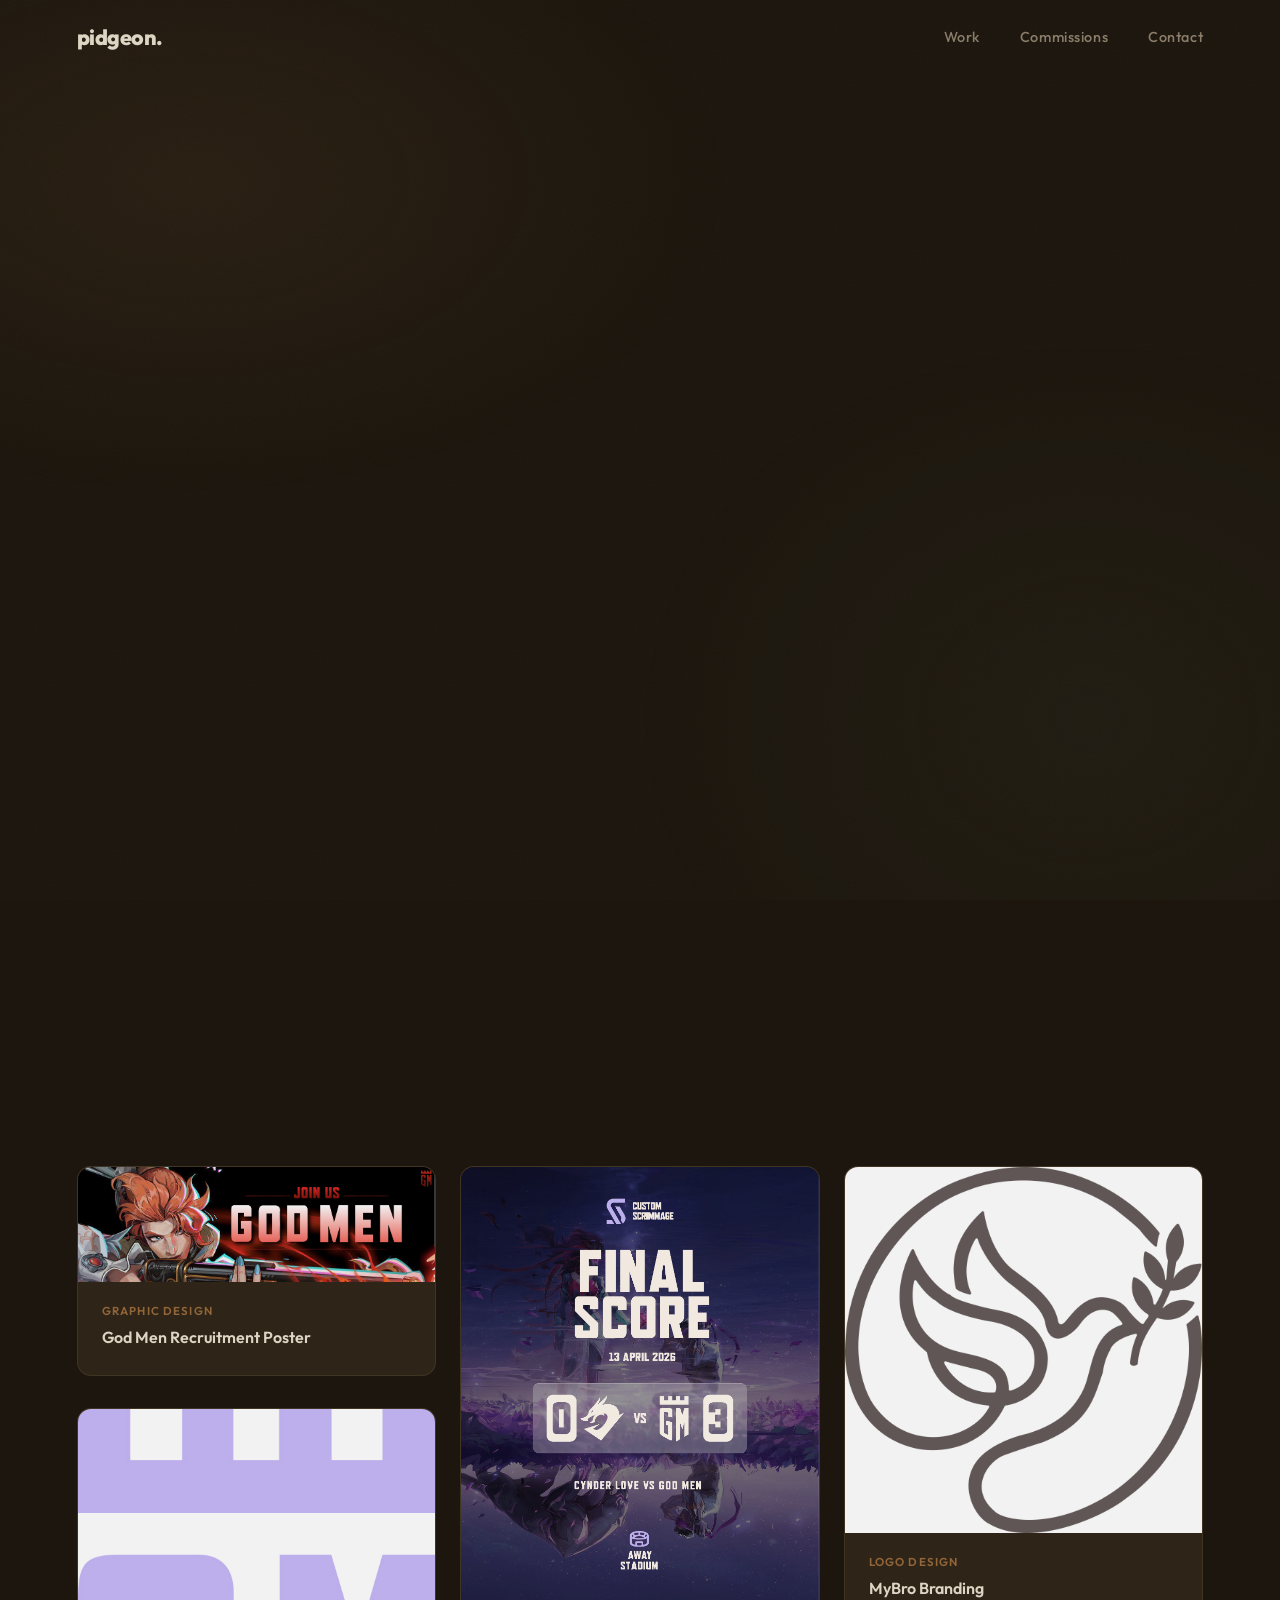
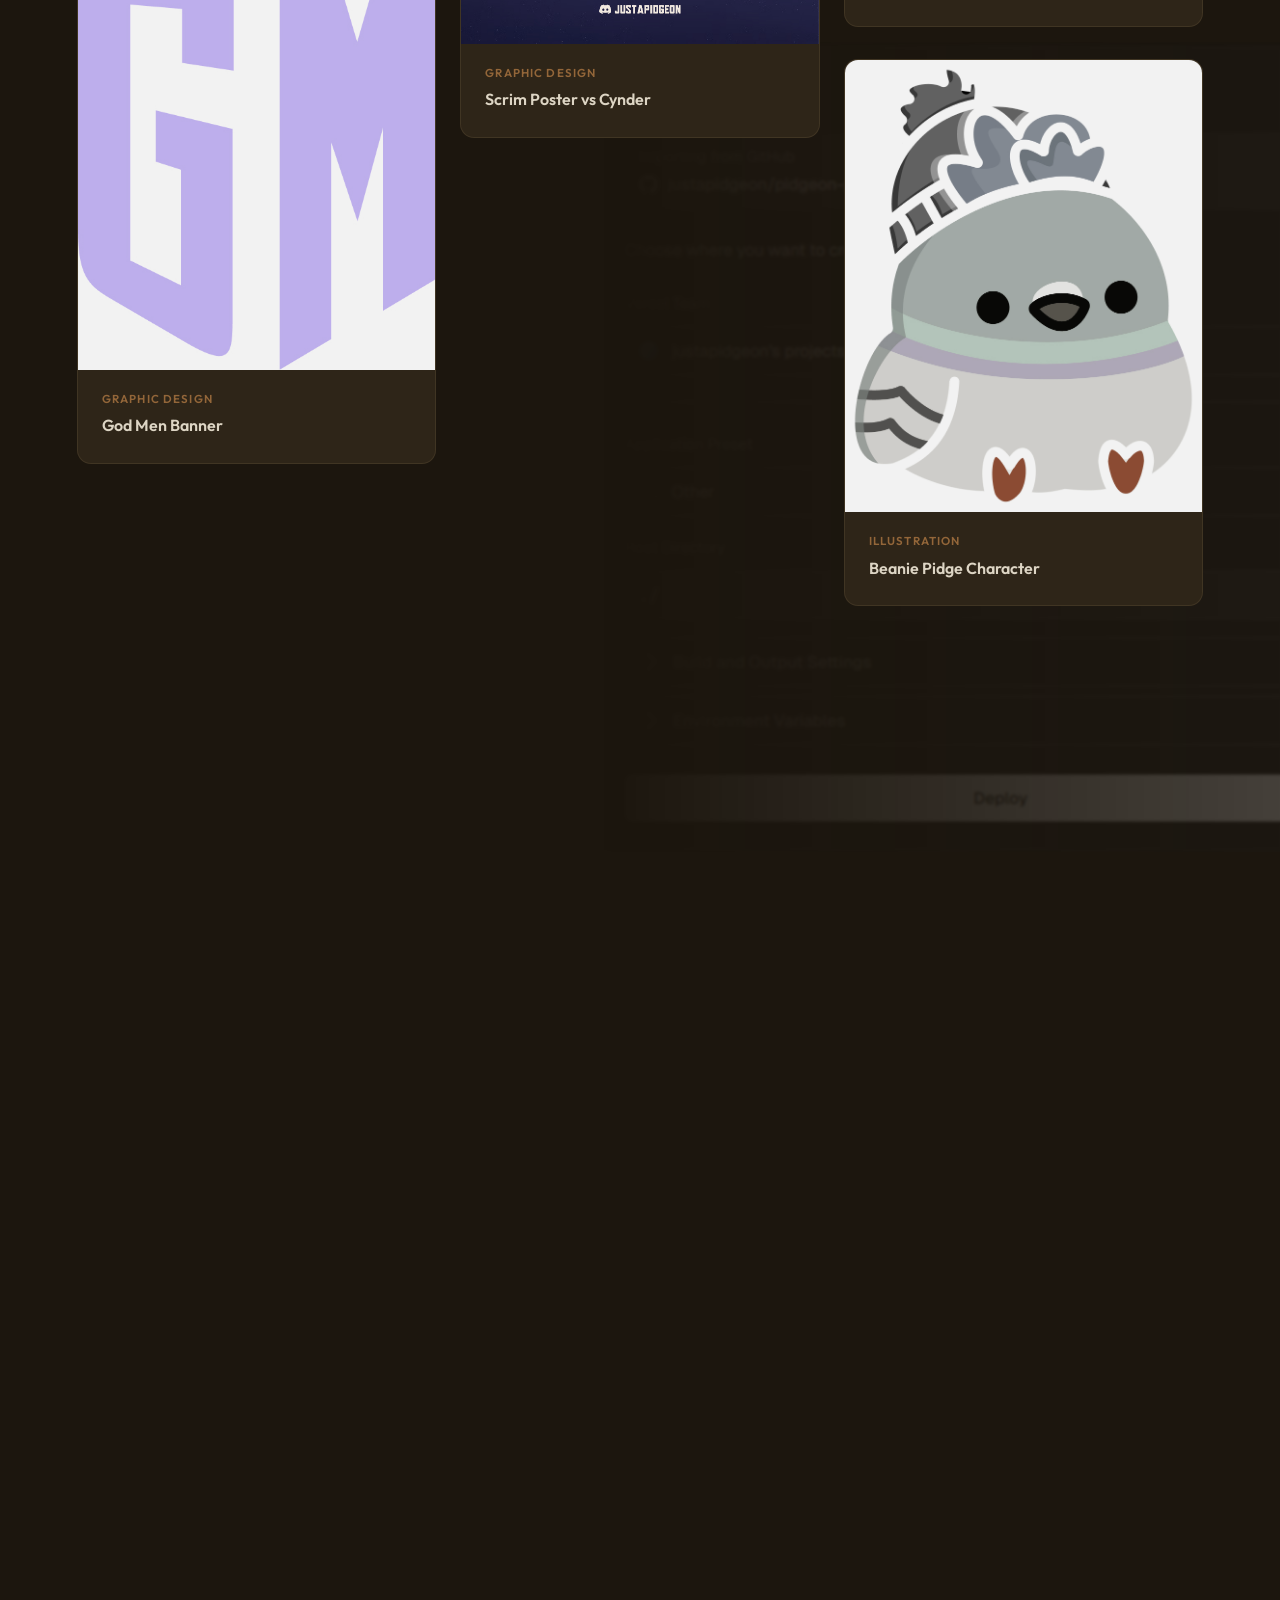
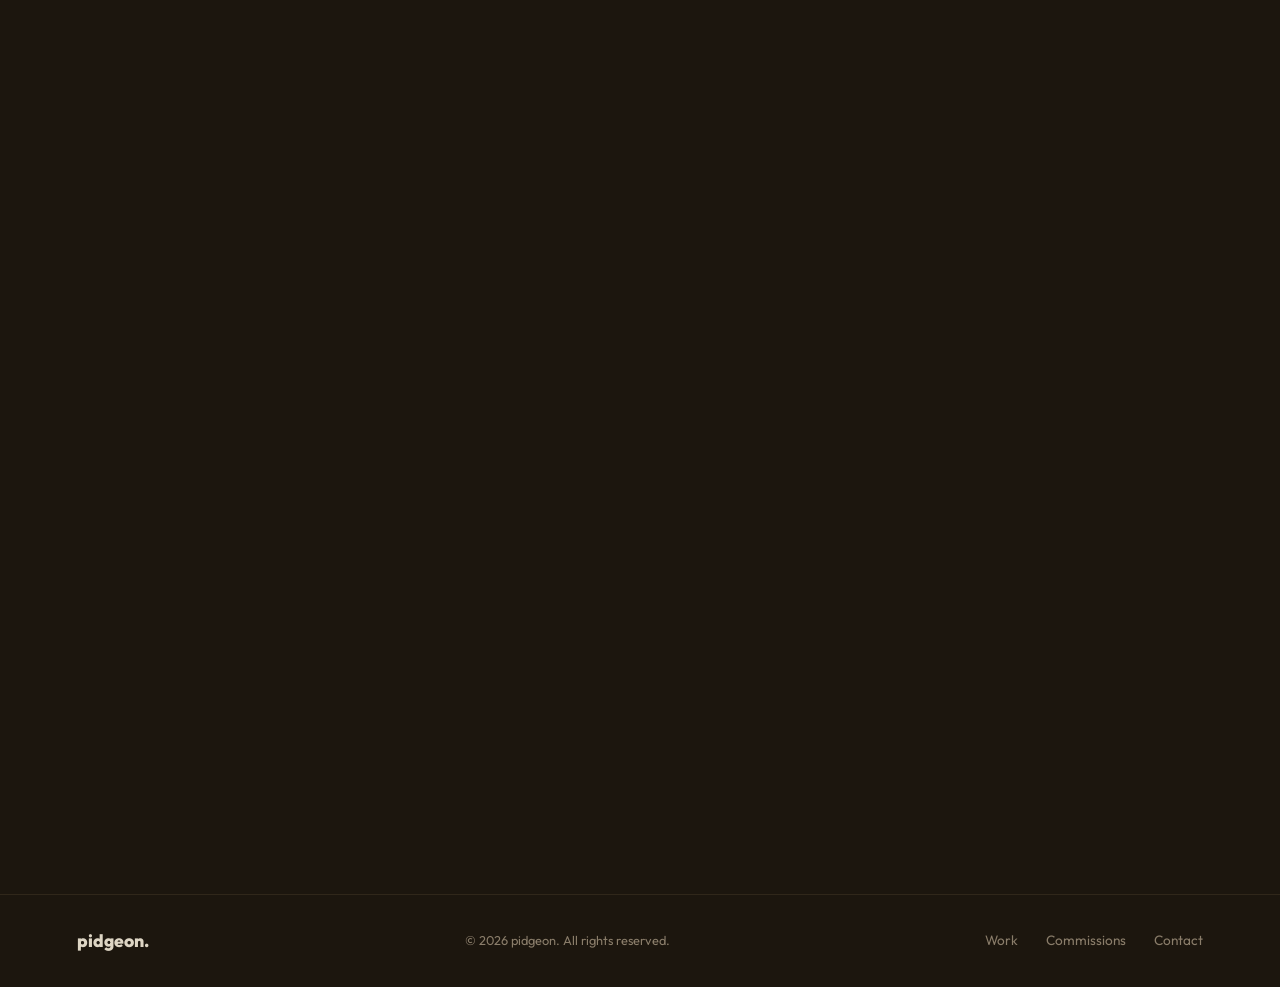
==== index.html @ 705e78e6 "Update: Added new project to portfolio and fixed CSS" ====
<!DOCTYPE html>
<html lang="en">
<head>
    <meta charset="UTF-8">
    <meta name="viewport" content="width=device-width, initial-scale=1.0">
    <title>pidgeon — Visual Designer</title>
    <meta name="description" content="Freelance Visual, Graphic and UI Designer — open for commissions. Let's build something together.">
    <link href="https://fonts.googleapis.com/css2?family=Outfit:wght@300;400;500;600;800&display=swap" rel="stylesheet">
    <link rel="stylesheet" href="style.css">
</head>
<body>

    <div class="noise"></div>
    <div class="bg-grain"></div>

    <!-- NAVBAR -->
    <nav class="navbar" id="navbar">
        <a href="#hero" class="logo">pidgeon.</a>
        <ul class="nav-links">
            <li><a href="#work">Work</a></li>
            <li><a href="#commission">Commissions</a></li>
            <li><a href="#contact">Contact</a></li>
        </ul>
        <button class="menu-toggle" id="menuToggle" aria-label="Toggle menu">
            <span></span><span></span><span></span>
        </button>
    </nav>
    <div class="mobile-menu" id="mobileMenu">
        <a href="#work" class="mobile-link">Work</a>
        <a href="#commission" class="mobile-link">Commissions</a>
        <a href="#contact" class="mobile-link">Contact</a>
    </div>

    <main>
        <!-- HERO -->
        <section id="hero" class="hero">
            <div class="hero-inner container fade-in">
            <span class="hero-pre">Freelance Visual / Graphic / UI Designer</span>
            <h1 class="hero-title">Design that <span class="italic">speaks for itself.</span></h1>
            <p class="hero-sub">I create identities, interfaces, and visuals that are built to be remembered.</p>
            <div class="hero-btns">
                <a href="#work" class="btn btn-primary">View My Work</a>
                <a href="#contact" class="btn btn-secondary">Start a Project</a>
            </div>
        </div>
        <img src="assets/hero-pidgeon.png" class="hero-bg-pidgeon" alt="" aria-hidden="true">
    </section>

        <!-- WORK GALLERY -->
        <section id="work" class="work">
            <div class="section-header fade-in">
                <h2 class="section-title">Selected Work</h2>
                <p class="section-sub">A curated selection of recent projects</p>
            </div>
            <!-- Default seeded items — admin-added items from localStorage are appended by JS -->
            <div class="gallery" id="gallery">
                <!-- Items will be injected here via JS (localStorage or future data) -->
            </div>
        </section>

        <!-- COMMISSIONS -->
        <section id="commission" class="commission">
            <div class="section-header fade-in">
                <h2 class="section-title">Commissions</h2>
                <p class="section-sub">Currently open — reach out to discuss your project</p>
            </div>
            <div class="tiers fade-in">
                <div class="tier">
                    <div class="tier-top">
                        <h3>Starter</h3>
                        <p>Logo or icon design with two revision rounds.</p>
                    </div>
                    <div class="tier-bottom">
                        <span class="price">from $25</span>
                        <a href="#contact" class="btn btn-outline btn-sm">Inquire</a>
                    </div>
                </div>
                <div class="tier tier-featured">
                    <div class="tier-badge">Most Popular</div>
                    <div class="tier-top">
                        <h3>Standard</h3>
                        <p>Full brand identity — logo, color palette, and typography system.</p>
                    </div>
                    <div class="tier-bottom">
                        <span class="price">from $75</span>
                        <a href="#contact" class="btn btn-primary btn-sm">Inquire</a>
                    </div>
                </div>
                <div class="tier">
                    <div class="tier-top">
                        <h3>Custom</h3>
                        <p>UI design, illustration sets, or any complex project. Fully scoped together.</p>
                    </div>
                    <div class="tier-bottom">
                        <span class="price">Let's talk</span>
                        <a href="#contact" class="btn btn-outline btn-sm">Inquire</a>
                    </div>
                </div>
            </div>
            <div class="venmo-block fade-in">
                <p class="venmo-label">Payments accepted via Venmo</p>
                <a href="https://venmo.com/u/justapidgeon" target="_blank" rel="noopener noreferrer" id="venmo-btn" class="btn btn-venmo">Pay via Venmo &mdash; @justapidgeon</a>
            </div>
        </section>

        <!-- CONTACT -->
        <section id="contact" class="contact">
            <div class="section-header fade-in">
                <h2 class="section-title">Get in Touch</h2>
                <p class="section-sub">Have a project in mind or a question? Reach out through any of the channels below.</p>
            </div>
            <div class="contact-grid fade-in">
                <a href="mailto:josiahflores343@gmail.com" class="contact-card">
                    <span class="contact-label">Email</span>
                    <span class="contact-value">josiahflores343@gmail.com</span>
                </a>
                <a href="tel:+17044538076" class="contact-card">
                    <span class="contact-label">Phone</span>
                    <span class="contact-value">(704) 453-8076</span>
                </a>
                <a href="#" class="contact-card discord" id="discordCard">
                    <span class="contact-label">Discord</span>
                    <span class="contact-value">artsypige</span>
                </a>
            </div>
        </section>
    </main>

    <footer>
        <div class="footer-inner">
            <a href="#hero" class="footer-logo">pidgeon.</a>
            <p class="footer-copy">&copy; 2026 pidgeon. All rights reserved.</p>
            <nav class="footer-nav">
                <a href="#work">Work</a>
                <a href="#commission">Commissions</a>
                <a href="#contact">Contact</a>
            </nav>
        </div>
    </footer>

    <!-- LIGHTBOX -->
    <div class="lightbox" id="lightbox">
        <div class="lightbox-content">
            <img id="lightbox-img" src="" alt="Full size view">
            <span class="watermark">pidgeon.</span>
            <button class="lightbox-close" id="lightboxClose" aria-label="Close lightbox">&times;</button>
        </div>
    </div>

    <script src="app.js"></script>
</body>
</html>
---- style.css ----
:root {
    /* Warm Neutral Palette */
    --bg:          #1C160E;
    --bg-2:        #251D13;
    --surface:     #2E2518;
    --border:      rgba(166, 138, 100, 0.15);
    --border-hover:rgba(166, 138, 100, 0.35);
    --accent:      #936639;      /* warm amber-brown */
    --accent-light:#A68A64;      /* wheat */
    --text:        #DDD5C4;      /* warm off-white */
    --muted:       #8A7D6A;      /* warm gray */
    --faint:       #4A3F30;      /* subtle warm dark */
    --venmo:       #3D95CE;

    --radius-sm: 6px;
    --radius:    14px;
    --radius-lg: 22px;
}

*, *::before, *::after { margin:0; padding:0; box-sizing:border-box; }
html { scroll-behavior: smooth; }

body {
    font-family: 'Outfit', sans-serif;
    background-color: var(--bg);
    color: var(--text);
    overflow-x: hidden;
    line-height: 1.6;
}

/* Paper grain texture overlay */
.noise {
    pointer-events: none;
    position: fixed;
    inset: 0;
    z-index: 100;
    opacity: 0.025;
    background-image: url("data:image/svg+xml,%3Csvg viewBox='0 0 200 200' xmlns='http://www.w3.org/2000/svg'%3E%3Cfilter id='n'%3E%3CfeTurbulence type='fractalNoise' baseFrequency='0.9' numOctaves='4' stitchTiles='stitch'/%3E%3C/filter%3E%3Crect width='100%25' height='100%25' filter='url(%23n)'/%3E%3C/svg%3E");
    background-size: 200px;
}

.bg-grain {
    pointer-events: none;
    position: fixed;
    inset: 0;
    z-index: 0;
    background:
        radial-gradient(ellipse 60% 50% at 15% 20%, rgba(147, 102, 57, 0.12) 0%, transparent 70%),
        radial-gradient(ellipse 50% 60% at 85% 80%, rgba(65, 72, 51, 0.15) 0%, transparent 70%);
}

/* ---- NAVBAR ---- */
.navbar {
    position: fixed;
    top: 0; width: 100%;
    z-index: 999;
    display: flex;
    align-items: center;
    justify-content: space-between;
    padding: 1.25rem 6%;
    transition: background 0.3s, border-color 0.3s;
}
.navbar.scrolled {
    background: rgba(28, 22, 14, 0.88);
    backdrop-filter: blur(16px);
    -webkit-backdrop-filter: blur(16px);
    border-bottom: 1px solid var(--border);
}

.logo {
    font-size: 1.35rem;
    font-weight: 800;
    color: var(--text);
    text-decoration: none;
    letter-spacing: -0.5px;
    transition: color 0.2s;
}
.logo:hover { color: var(--accent-light); }

.nav-links {
    list-style: none;
    display: flex;
    gap: 2.5rem;
}
.nav-links a {
    color: var(--muted);
    text-decoration: none;
    font-size: 0.9rem;
    font-weight: 500;
    letter-spacing: 0.04em;
    transition: color 0.2s;
}
.nav-links a:hover { color: var(--text); }

/* Mobile toggle */
.menu-toggle {
    display: none;
    flex-direction: column;
    gap: 5px;
    background: none;
    border: none;
    cursor: pointer;
    padding: 4px;
}
.menu-toggle span {
    display: block;
    width: 22px; height: 2px;
    background: var(--text);
    border-radius: 2px;
    transition: transform 0.3s, opacity 0.3s;
}
.mobile-menu {
    display: none;
    position: fixed;
    top: 64px; left: 0; width: 100%;
    z-index: 998;
    background: var(--bg-2);
    border-bottom: 1px solid var(--border);
    flex-direction: column;
    padding: 1.5rem 6%;
    gap: 1.5rem;
}
.mobile-menu.open { display: flex; }
.mobile-link {
    color: var(--muted);
    text-decoration: none;
    font-size: 1.1rem;
    font-weight: 500;
    transition: color 0.2s;
}
.mobile-link:hover { color: var(--text); }

/* ---- LAYOUT ---- */
main { position: relative; z-index: 1; padding: 0 6%; }
section { min-height: 100vh; display: flex; flex-direction: column; justify-content: center; }

.section-header { margin-bottom: 3.5rem; }
.section-title {
    font-size: clamp(2rem, 4vw, 3rem);
    font-weight: 800;
    letter-spacing: -1.5px;
    color: var(--text);
    line-height: 1.1;
}
.section-sub {
    margin-top: 0.75rem;
    font-size: 1rem;
    color: var(--muted);
}

/* ---- HERO ---- */
.hero {
    align-items: flex-start;
    padding-top: 120px;
    min-height: 100vh;
}
.hero-inner { max-width: 680px; }

.eyebrow {
    font-size: 0.8rem;
    font-weight: 600;
    letter-spacing: 0.12em;
    text-transform: uppercase;
    color: var(--accent);
    margin-bottom: 1.75rem;
    position: relative;
    padding-left: 1.25rem;
}
.eyebrow::before {
    content: '';
    position: absolute;
    left: 0; top: 50%;
    width: 10px; height: 1px;
    background: var(--accent);
}

.hero-title {
    font-size: clamp(3rem, 6vw, 5.5rem);
    font-weight: 800;
    letter-spacing: -3px;
    line-height: 1.0;
    color: var(--text);
    margin-bottom: 1.5rem;
}
.ink-text {
    color: var(--accent);
    font-style: italic;
    font-weight: 300;
}

.hero-sub {
    font-size: 1.15rem;
    color: var(--muted);
    line-height: 1.7;
    margin-bottom: 3rem;
    max-width: 480px;
}
.hero-cta { display: flex; gap: 1rem; flex-wrap: wrap; }

.hero-bg-pidgeon {
    position: absolute;
    right: -10vw;
    top: 50%;
    transform: translateY(-50%);
    height: 90vh;
    width: auto;
    opacity: 0.25;
    z-index: 0;
    pointer-events: none;
    filter: blur(1.5px) contrast(0.85);
    user-select: none;
    mask-image: linear-gradient(to left, black, transparent);
    -webkit-mask-image: linear-gradient(to left, black, transparent);
}

/* ---- BUTTONS ---- */
.btn {
    display: inline-flex;
    align-items: center;
    padding: 0.85rem 2rem;
    border-radius: 50px;
    font-family: 'Outfit', sans-serif;
    font-weight: 600;
    font-size: 0.95rem;
    text-decoration: none;
    cursor: pointer;
    border: none;
    transition: transform 0.25s ease, box-shadow 0.25s ease, background 0.25s ease, color 0.25s ease;
    letter-spacing: 0.02em;
}
.btn-sm { padding: 0.65rem 1.5rem; font-size: 0.85rem; }

.btn-primary {
    background: var(--accent);
    color: #1C160E;
    box-shadow: 0 4px 18px rgba(147,102,57,0.3);
}
.btn-primary:hover {
    background: var(--accent-light);
    transform: translateY(-2px);
    box-shadow: 0 8px 24px rgba(147,102,57,0.35);
}

.btn-outline {
    background: transparent;
    color: var(--text);
    border: 1px solid var(--border-hover);
}
.btn-outline:hover {
    background: var(--surface);
    transform: translateY(-2px);
}

.btn-venmo {
    background: var(--venmo);
    color: #fff;
    letter-spacing: 0.02em;
    box-shadow: 0 4px 18px rgba(61,149,206,0.25);
}
.btn-venmo:hover {
    filter: brightness(1.1);
    transform: translateY(-2px);
    box-shadow: 0 8px 24px rgba(61,149,206,0.3);
}

/* ---- GALLERY ---- */
.work { padding-top: 120px; padding-bottom: 80px; min-height: auto; }

.gallery {
    columns: 3 320px;
    gap: 1.5rem;
    width: 100%;
}

.gallery-item {
    break-inside: avoid;
    margin-bottom: 2rem;
    background: var(--surface);
    border: 1px solid var(--border);
    border-radius: var(--radius);
    overflow: hidden;
    cursor: pointer;
    transition: transform 0.4s cubic-bezier(0.2, 1, 0.3, 1), border-color 0.3s;
    display: block;
}

.gallery-item:hover {
    border-color: var(--border-hover);
    transform: translateY(-8px);
    box-shadow: 0 20px 50px rgba(0,0,0,0.5);
}

.gallery-img-wrap {
    width: 100%;
    overflow: hidden;
    background: var(--bg-2);
}
.gallery-img-wrap img {
    width: 100%;
    height: auto; /* Natural ratio */
    display: block;
    transition: transform 0.6s cubic-bezier(0.2, 1, 0.3, 1);
    filter: brightness(0.95) saturate(0.9);
}
.gallery-item:hover .gallery-img-wrap img {
    transform: scale(1.04);
}
.gallery-item:hover .gallery-img-wrap img {
    transform: scale(1.04);
    filter: brightness(1) saturate(1);
}

.gallery-info {
    padding: 1.25rem 1.5rem 1.5rem;
    display: flex;
    flex-direction: column;
    gap: 0.3rem;
}
.gallery-cat {
    font-size: 0.72rem;
    font-weight: 600;
    letter-spacing: 0.1em;
    text-transform: uppercase;
    color: var(--accent);
}
.gallery-title {
    font-size: 1rem;
    font-weight: 600;
    color: var(--text);
}

/* ---- COMMISSIONS ---- */
.commission { padding-top: 100px; padding-bottom: 80px; min-height: auto; gap: 0; }

.tiers {
    display: grid;
    grid-template-columns: repeat(auto-fit, minmax(260px, 1fr));
    gap: 1.25rem;
    margin-bottom: 4rem;
}
.tier {
    background: var(--surface);
    border: 1px solid var(--border);
    border-radius: var(--radius);
    padding: 2rem;
    display: flex;
    flex-direction: column;
    justify-content: space-between;
    gap: 2rem;
    position: relative;
    transition: border-color 0.3s, transform 0.3s;
}
.tier:hover { border-color: var(--border-hover); transform: translateY(-2px); }
.tier-featured {
    border-color: rgba(147,102,57,0.4);
    background: linear-gradient(145deg, rgba(147,102,57,0.07), var(--surface));
}
.tier-badge {
    position: absolute;
    top: -1px; left: 50%;
    transform: translateX(-50%);
    background: var(--accent);
    color: #1C160E;
    font-size: 0.68rem;
    font-weight: 700;
    letter-spacing: 0.1em;
    text-transform: uppercase;
    padding: 0.25rem 0.9rem;
    border-radius: 0 0 var(--radius-sm) var(--radius-sm);
}
.tier h3 {
    font-size: 1.25rem;
    font-weight: 700;
    color: var(--text);
    margin-bottom: 0.6rem;
}
.tier p {
    font-size: 0.9rem;
    color: var(--muted);
    line-height: 1.6;
}
.tier-bottom {
    display: flex;
    align-items: center;
    justify-content: space-between;
    flex-wrap: wrap;
    gap: 0.75rem;
}
.price {
    font-size: 1.35rem;
    font-weight: 800;
    color: var(--accent-light);
    letter-spacing: -0.5px;
}

.venmo-block {
    text-align: center;
    padding: 3rem 0;
    border-top: 1px solid var(--border);
    display: flex;
    flex-direction: column;
    align-items: center;
    gap: 1rem;
}
.venmo-label { font-size: 0.85rem; color: var(--muted); letter-spacing: 0.04em; }

/* ---- CONTACT ---- */
.contact { padding-top: 100px; padding-bottom: 120px; min-height: auto; }
.contact .section-header { margin-bottom: 2.5rem; }

.contact-grid {
    display: grid;
    grid-template-columns: repeat(auto-fit, minmax(240px, 1fr));
    gap: 1.25rem;
    max-width: 800px;
}
.contact-card {
    background: var(--surface);
    border: 1px solid var(--border);
    padding: 2.5rem;
    border-radius: var(--radius);
    text-decoration: none;
    transition: all 0.4s cubic-bezier(0.2, 1, 0.3, 1);
    display: flex;
    flex-direction: column;
    gap: 0.5rem;
    position: relative;
    overflow: hidden;
}
.contact-card:hover {
    background: var(--bg-2);
    border-color: var(--accent);
    transform: translateY(-5px);
}
.contact-card::after {
    content: 'Click to Copy';
    position: absolute;
    bottom: 0.75rem;
    right: 1.5rem;
    font-size: 0.7rem;
    text-transform: uppercase;
    letter-spacing: 1px;
    opacity: 0;
    transition: opacity 0.3s, transform 0.3s;
    transform: translateY(5px);
    color: var(--accent);
}
.contact-card.discord:hover::after {
    opacity: 1;
    transform: translateY(0);
}
.contact-card:hover {
    border-color: var(--border-hover);
    transform: translateY(-2px);
}
.contact-label {
    font-size: 0.72rem;
    font-weight: 600;
    letter-spacing: 0.1em;
    text-transform: uppercase;
    color: var(--accent);
}
.contact-value {
    font-size: 1rem;
    font-weight: 500;
    color: var(--text);
    word-break: break-all;
}

/* ---- FOOTER ---- */
footer {
    position: relative;
    z-index: 1;
    border-top: 1px solid var(--border);
    padding: 2rem 6%;
}
.footer-inner {
    display: flex;
    align-items: center;
    justify-content: space-between;
    flex-wrap: wrap;
    gap: 1rem;
    max-width: 1200px;
    margin: 0 auto;
}
.footer-logo {
    font-size: 1.1rem;
    font-weight: 800;
    color: var(--text);
    text-decoration: none;
}
.footer-copy { font-size: 0.8rem; color: var(--muted); }
.footer-nav { display: flex; gap: 1.75rem; }
.footer-nav a {
    color: var(--muted);
    text-decoration: none;
    font-size: 0.85rem;
    transition: color 0.2s;
}
.footer-nav a:hover { color: var(--text); }

/* ---- SCROLL REVEAL ---- */
.fade-in {
    opacity: 0;
    transform: translateY(28px);
    transition: opacity 0.7s ease var(--d, 0s), transform 0.7s ease var(--d, 0s);
}
.fade-in.visible { opacity: 1; transform: translateY(0); }

/* ---- LIGHTBOX ---- */
.lightbox {
    position: fixed;
    inset: 0;
    background: rgba(14, 11, 7, 0.96);
    z-index: 1000;
    display: none;
    align-items: center;
    justify-content: center;
    padding: 2rem;
    backdrop-filter: blur(10px);
    -webkit-backdrop-filter: blur(10px);
    cursor: zoom-out;
}
.lightbox.open { display: flex; }

.lightbox-content {
    position: relative;
    max-width: 90vw;
    max-height: 90vh;
    cursor: default;
    display: flex;
    flex-direction: column;
}

.lightbox-content img {
    max-width: 100%;
    max-height: 90vh;
    border-radius: var(--radius-sm);
    box-shadow: 0 30px 60px rgba(0,0,0,0.6);
    object-fit: contain;
}

.watermark {
    position: absolute;
    bottom: 2rem;
    right: 2rem;
    color: #fff;
    font-weight: 800;
    font-size: 1.25rem;
    opacity: 0.4;
    letter-spacing: -0.5px;
    pointer-events: none;
    text-shadow: 0 2px 4px rgba(0,0,0,0.5);
}

.lightbox-close {
    position: absolute;
    top: -3rem;
    right: 0;
    background: none;
    border: none;
    color: var(--text);
    font-size: 2.5rem;
    cursor: pointer;
    transition: color 0.2s;
}
.lightbox-close:hover { color: var(--accent); }

/* ---- RESPONSIVE ---- */
@media (max-width: 768px) {
    .nav-links { display: none; }
    .menu-toggle { display: flex; }
    .gallery { columns: 1; }
    .tiers { grid-template-columns: 1fr; }
    .hero-title { letter-spacing: -1.5px; }
    .contact-grid { grid-template-columns: 1fr; }
    .watermark { bottom: 1rem; right: 1rem; font-size: 1rem; }
}
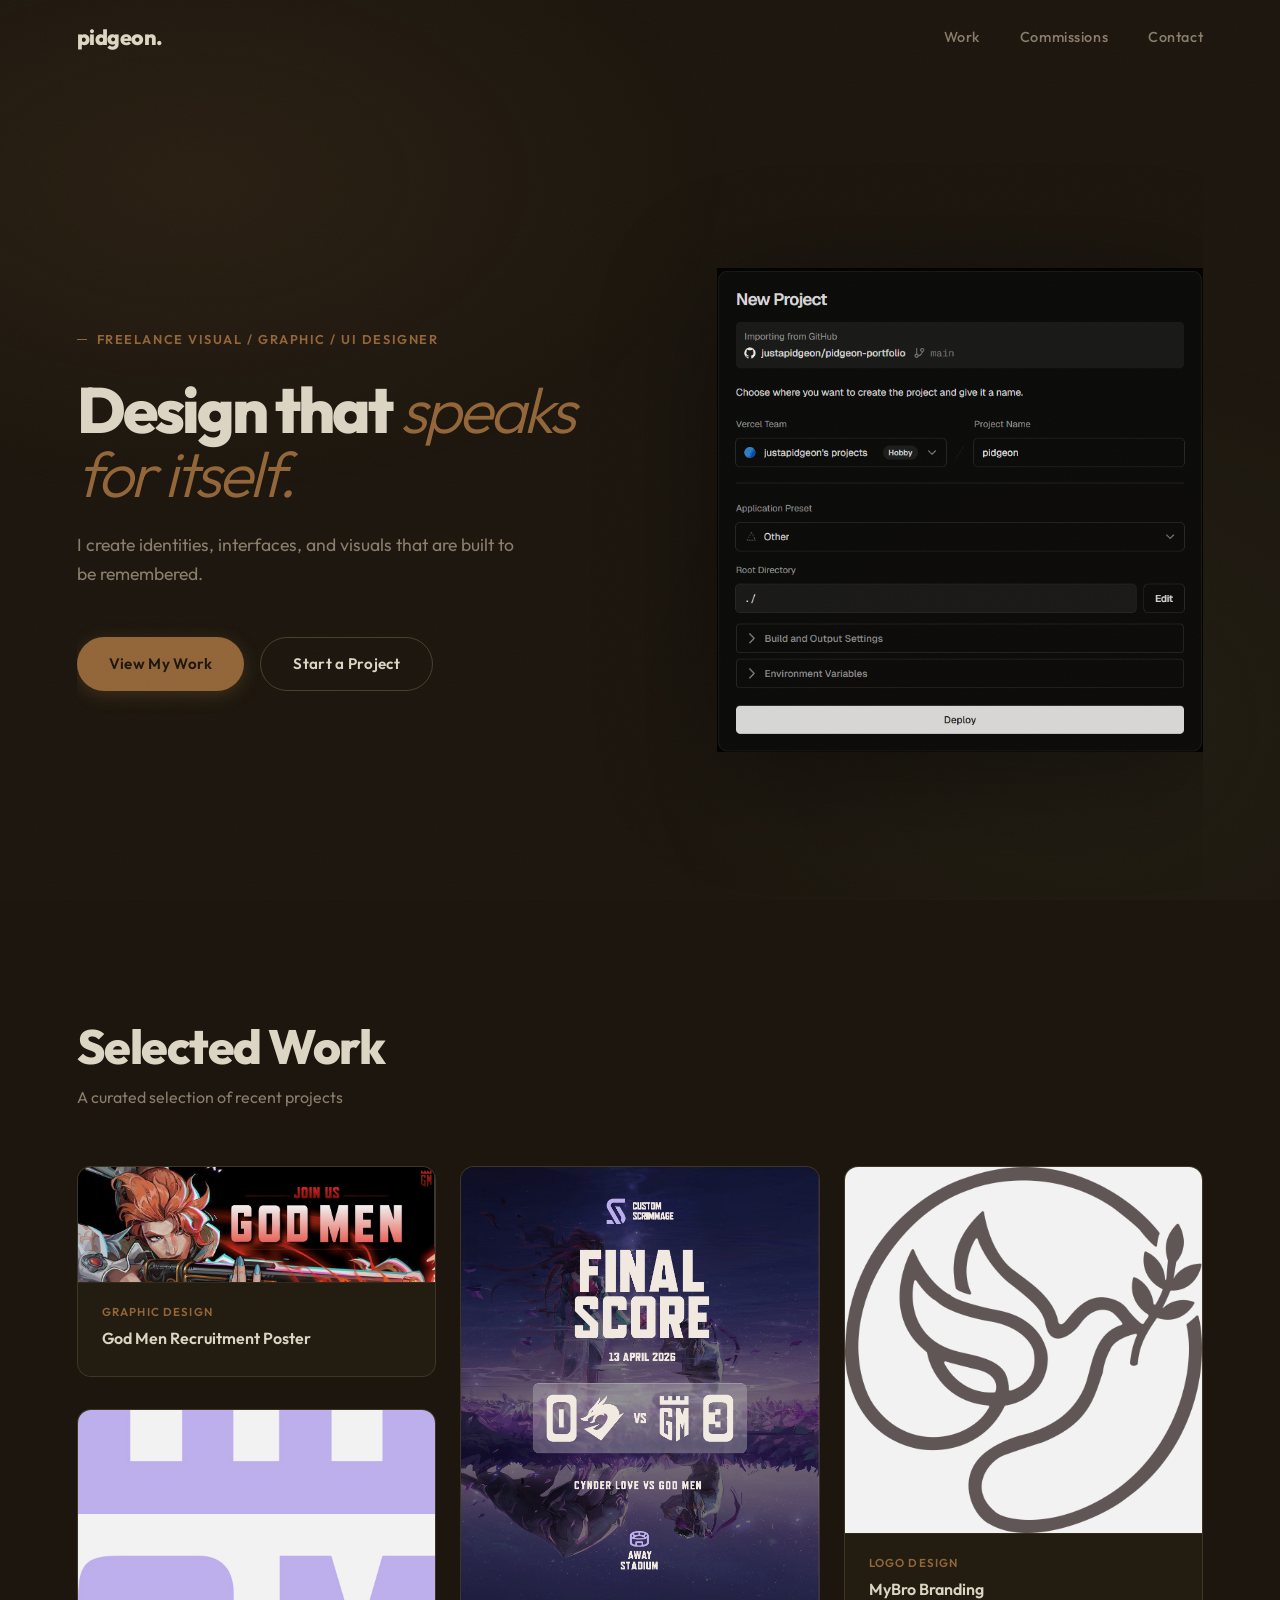
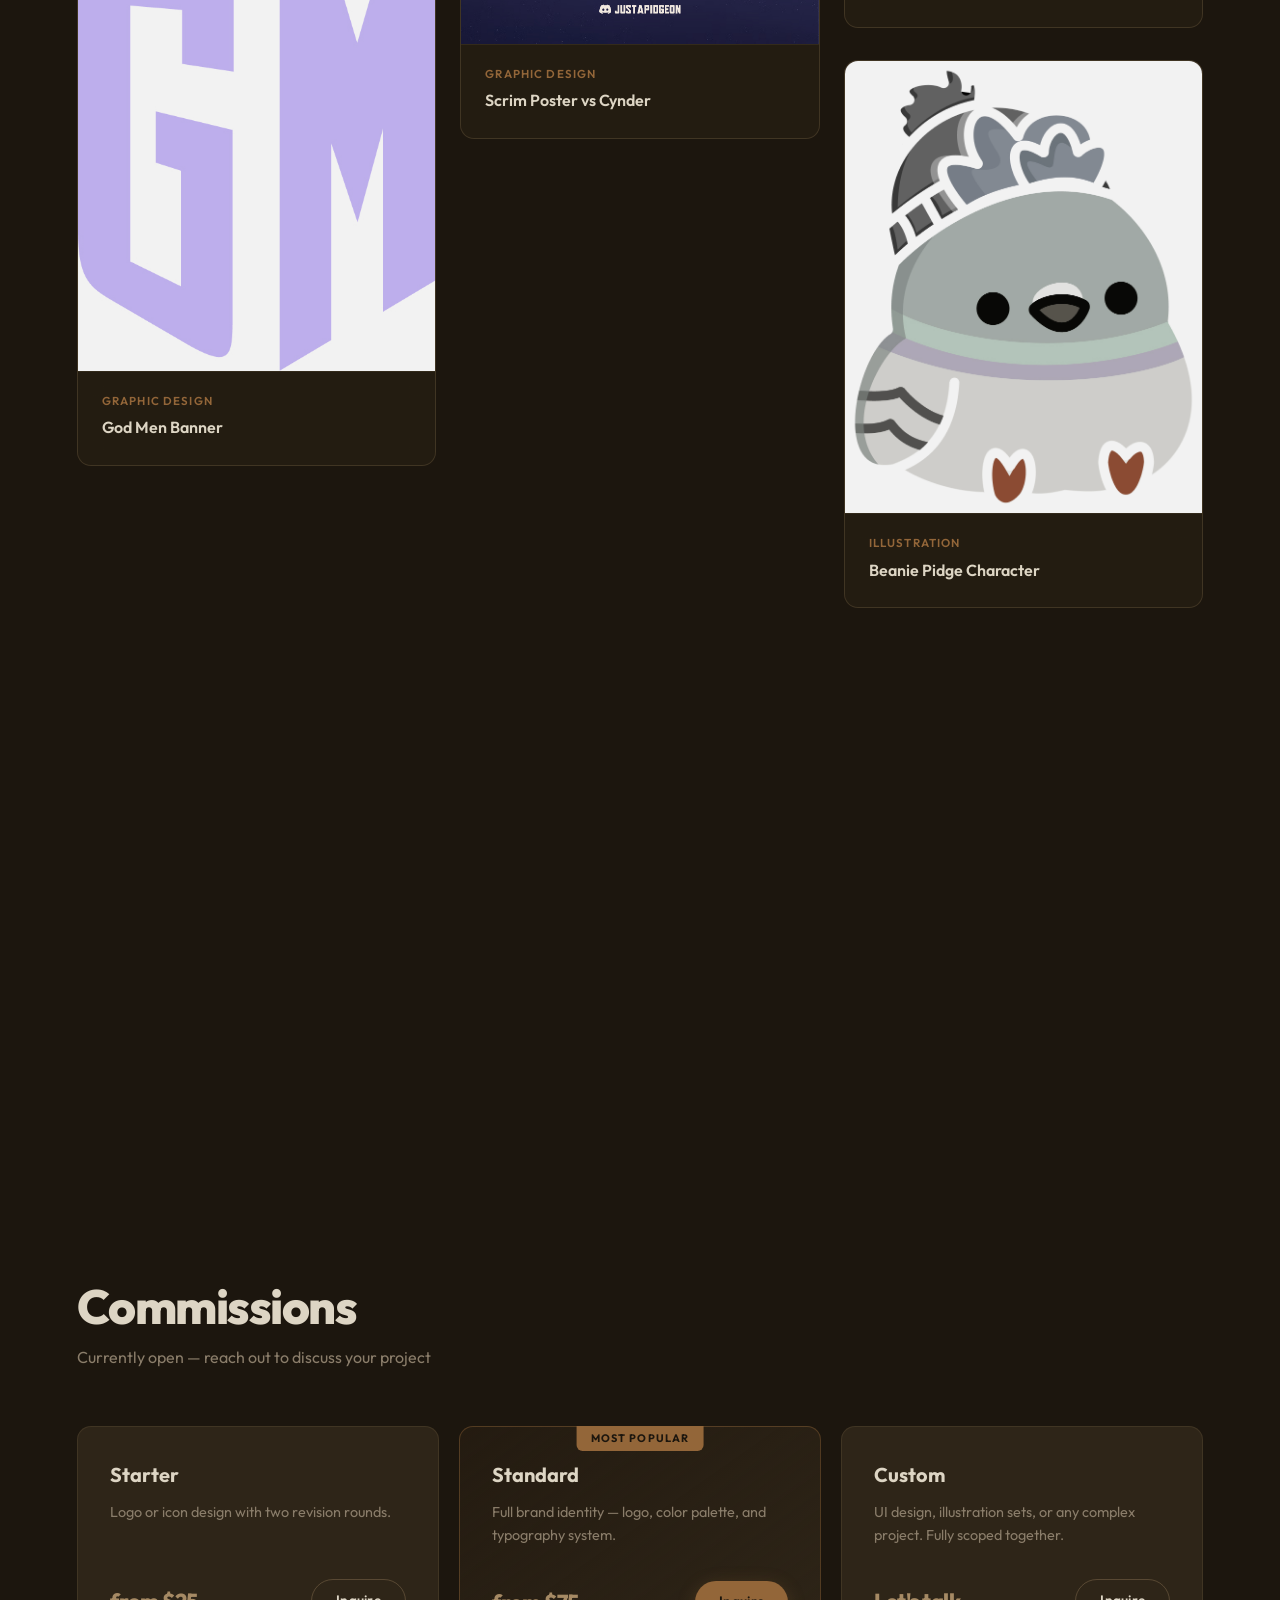
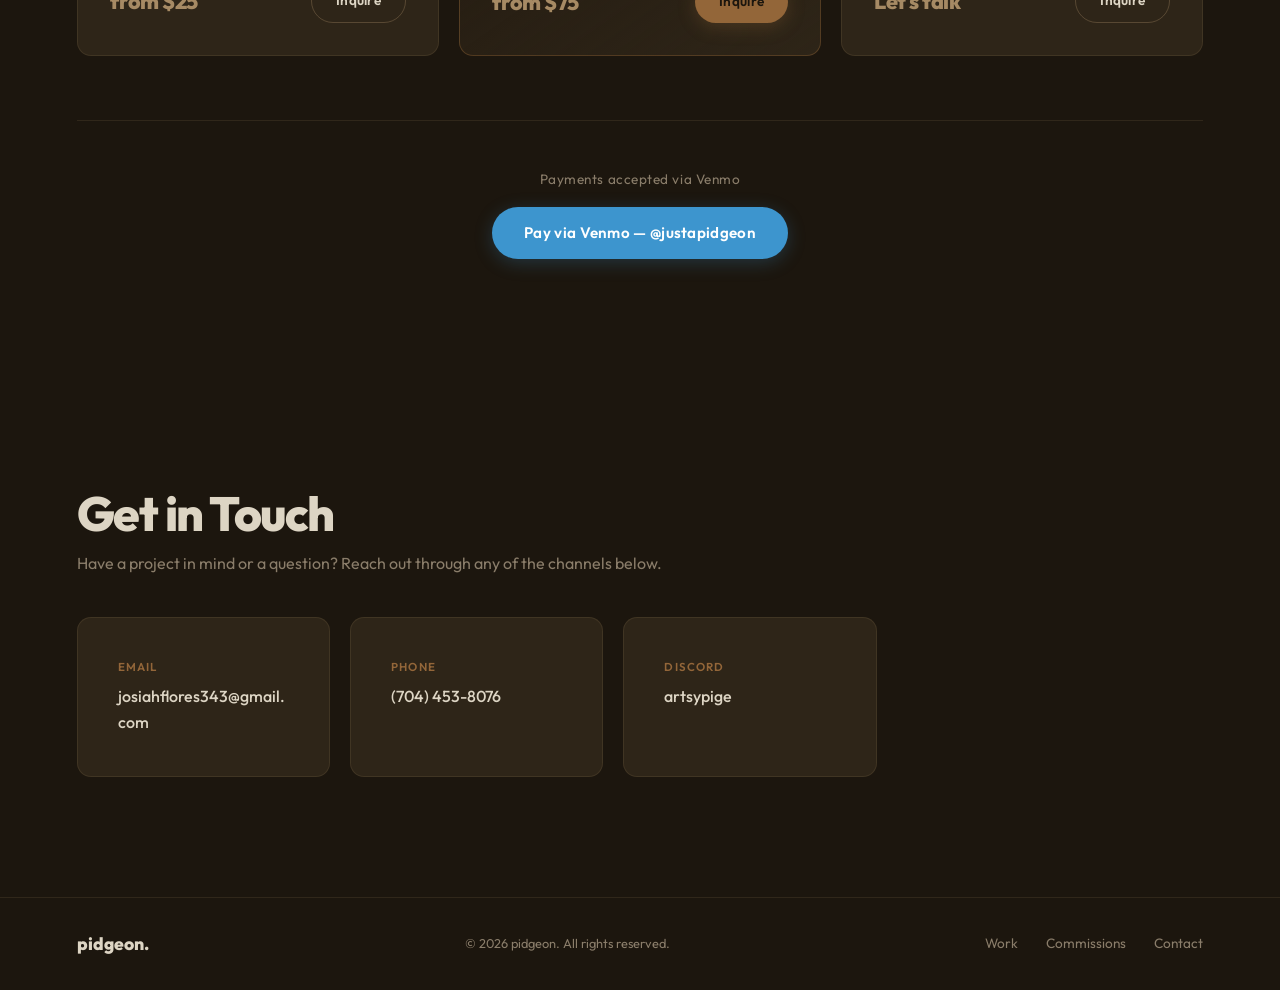
==== commit ef313fbe: "Update layout and styling for portfolio header" ====
--- a/index.html
+++ b/index.html
@@ -34,17 +34,21 @@
     <main>
         <!-- HERO -->
         <section id="hero" class="hero">
-            <div class="hero-inner container fade-in">
-            <span class="hero-pre">Freelance Visual / Graphic / UI Designer</span>
-            <h1 class="hero-title">Design that <span class="italic">speaks for itself.</span></h1>
-            <p class="hero-sub">I create identities, interfaces, and visuals that are built to be remembered.</p>
-            <div class="hero-btns">
-                <a href="#work" class="btn btn-primary">View My Work</a>
-                <a href="#contact" class="btn btn-secondary">Start a Project</a>
+            <div class="hero-layout fade-in">
+                <div class="hero-text">
+                    <span class="hero-pre">Freelance Visual / Graphic / UI Designer</span>
+                    <h1 class="hero-title">Design that <span class="italic">speaks for itself.</span></h1>
+                    <p class="hero-sub">I create identities, interfaces, and visuals that are built to be remembered.</p>
+                    <div class="hero-btns">
+                        <a href="#work" class="btn btn-primary">View My Work</a>
+                        <a href="#contact" class="btn btn-secondary">Start a Project</a>
+                    </div>
+                </div>
+                <div class="hero-image">
+                    <img src="assets/hero-pidgeon.png" alt="pidgeon mascot" class="hero-pidgeon">
+                </div>
             </div>
-        </div>
-        <img src="assets/hero-pidgeon.png" class="hero-bg-pidgeon" alt="" aria-hidden="true">
-    </section>
+        </section>
 
         <!-- WORK GALLERY -->
         <section id="work" class="work">
--- a/style.css
+++ b/style.css
@@ -133,6 +133,7 @@
 /* ---- LAYOUT ---- */
 main { position: relative; z-index: 1; padding: 0 6%; }
 section { min-height: 100vh; display: flex; flex-direction: column; justify-content: center; }
+.container { max-width: 1200px; margin: 0 auto; width: 100%; }
 
 .section-header { margin-bottom: 3.5rem; }
 .section-title {
@@ -150,23 +151,57 @@
 
 /* ---- HERO ---- */
 .hero {
-    align-items: flex-start;
+    position: relative;
+    justify-content: center;
     padding-top: 120px;
     min-height: 100vh;
-}
-.hero-inner { max-width: 680px; }
-
-.eyebrow {
+    overflow: hidden;
+}
+
+.hero-layout {
+    display: flex;
+    align-items: center;
+    justify-content: space-between;
+    width: 100%;
+    gap: 2rem;
+}
+
+.hero-text {
+    flex: 0 0 auto;
+    max-width: 560px;
+    z-index: 1;
+}
+
+.hero-image {
+    flex: 0 0 auto;
+    display: flex;
+    align-items: center;
+    justify-content: flex-end;
+    z-index: 1;
+}
+
+.hero-pidgeon {
+    width: clamp(300px, 38vw, 540px);
+    height: auto;
+    opacity: 0.9;
+    filter: drop-shadow(0 20px 60px rgba(0, 0, 0, 0.5));
+    user-select: none;
+    pointer-events: none;
+}
+
+/* Aliases for both old and new class names */
+.eyebrow, .hero-pre {
     font-size: 0.8rem;
     font-weight: 600;
     letter-spacing: 0.12em;
     text-transform: uppercase;
     color: var(--accent);
     margin-bottom: 1.75rem;
+    display: block;
     position: relative;
     padding-left: 1.25rem;
 }
-.eyebrow::before {
+.eyebrow::before, .hero-pre::before {
     content: '';
     position: absolute;
     left: 0; top: 50%;
@@ -175,43 +210,27 @@
 }
 
 .hero-title {
-    font-size: clamp(3rem, 6vw, 5.5rem);
+    font-size: clamp(3rem, 5vw, 5.5rem);
     font-weight: 800;
     letter-spacing: -3px;
     line-height: 1.0;
     color: var(--text);
     margin-bottom: 1.5rem;
 }
-.ink-text {
+.ink-text, .italic {
     color: var(--accent);
     font-style: italic;
     font-weight: 300;
 }
 
 .hero-sub {
-    font-size: 1.15rem;
+    font-size: 1.1rem;
     color: var(--muted);
     line-height: 1.7;
     margin-bottom: 3rem;
-    max-width: 480px;
-}
-.hero-cta { display: flex; gap: 1rem; flex-wrap: wrap; }
-
-.hero-bg-pidgeon {
-    position: absolute;
-    right: -10vw;
-    top: 50%;
-    transform: translateY(-50%);
-    height: 90vh;
-    width: auto;
-    opacity: 0.25;
-    z-index: 0;
-    pointer-events: none;
-    filter: blur(1.5px) contrast(0.85);
-    user-select: none;
-    mask-image: linear-gradient(to left, black, transparent);
-    -webkit-mask-image: linear-gradient(to left, black, transparent);
-}
+    max-width: 440px;
+}
+.hero-cta, .hero-btns { display: flex; gap: 1rem; flex-wrap: wrap; }
 
 /* ---- BUTTONS ---- */
 .btn {
@@ -241,12 +260,12 @@
     box-shadow: 0 8px 24px rgba(147,102,57,0.35);
 }
 
-.btn-outline {
+.btn-outline, .btn-secondary {
     background: transparent;
     color: var(--text);
     border: 1px solid var(--border-hover);
 }
-.btn-outline:hover {
+.btn-outline:hover, .btn-secondary:hover {
     background: var(--surface);
     transform: translateY(-2px);
 }
@@ -315,6 +334,10 @@
     display: flex;
     flex-direction: column;
     gap: 0.3rem;
+    background: rgba(28, 22, 14, 0.55);
+    backdrop-filter: blur(12px);
+    -webkit-backdrop-filter: blur(12px);
+    border-top: 1px solid rgba(166, 138, 100, 0.12);
 }
 .gallery-cat {
     font-size: 0.72rem;
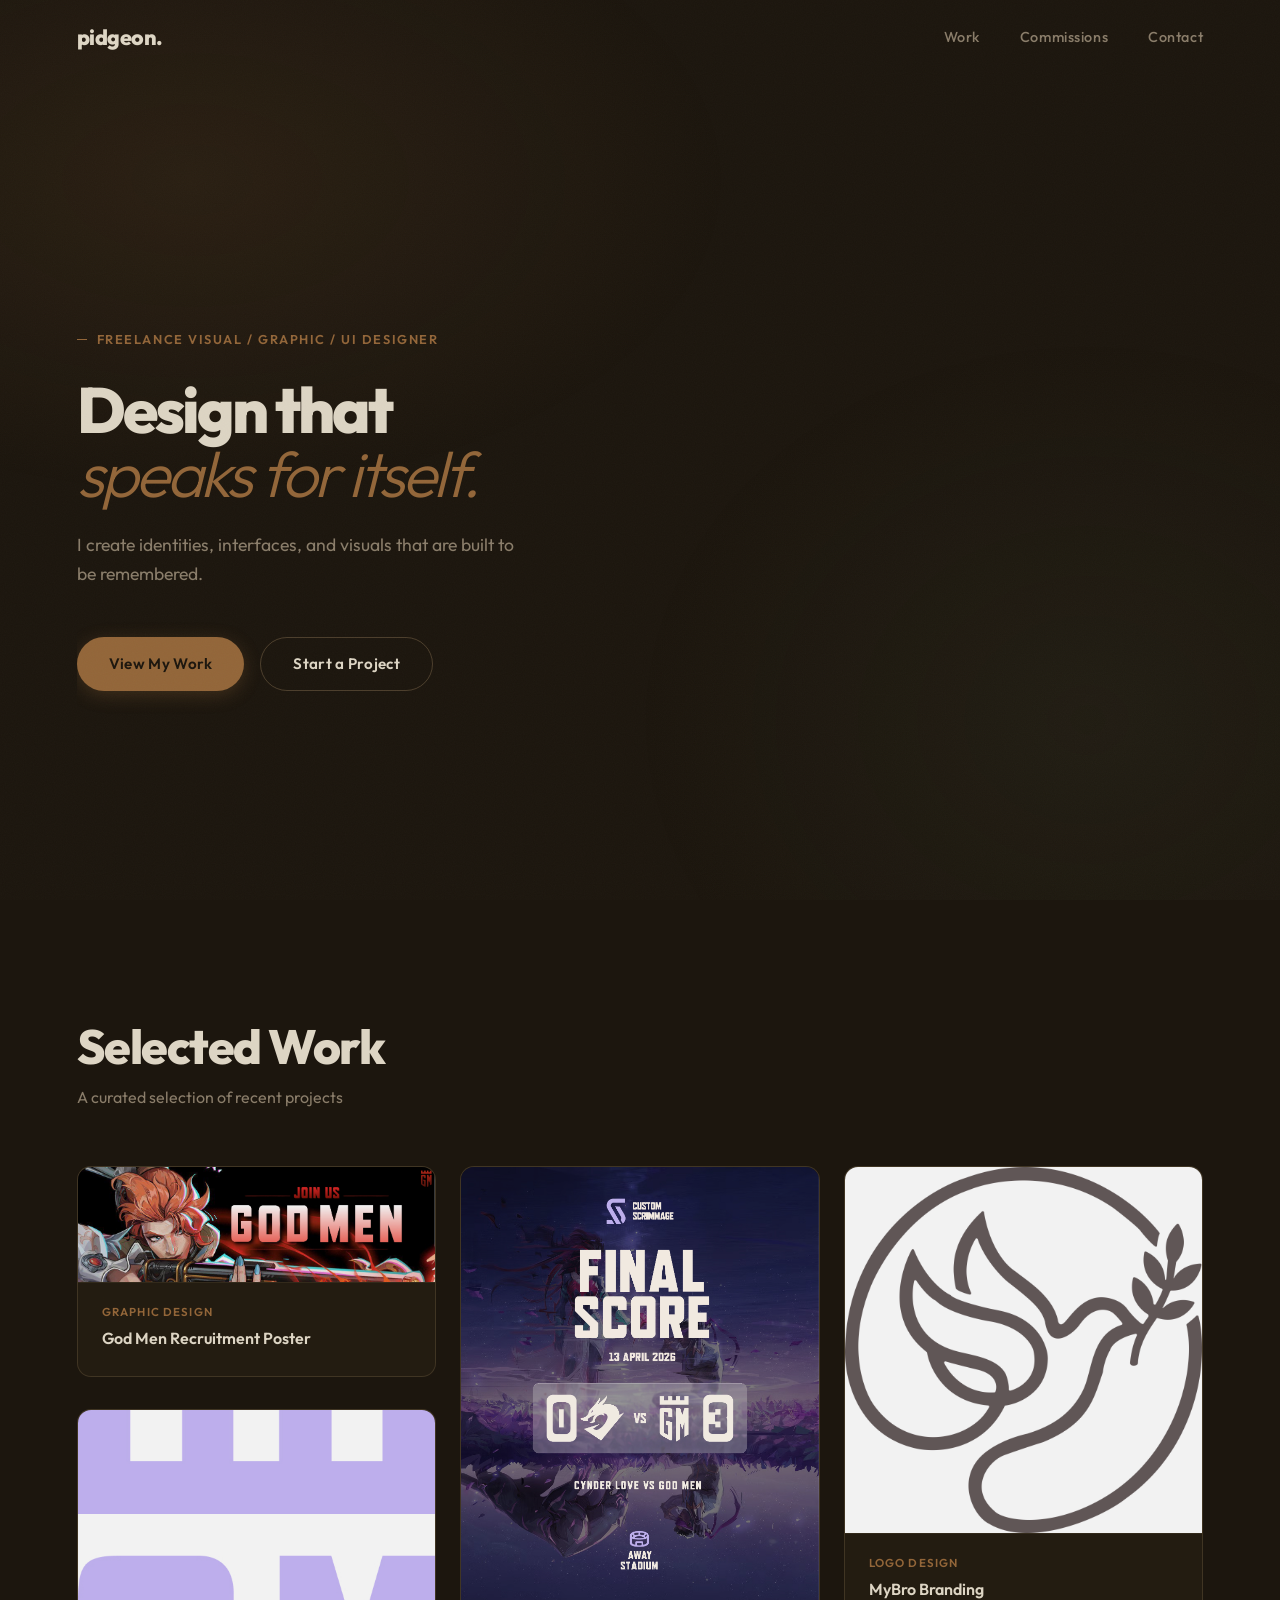
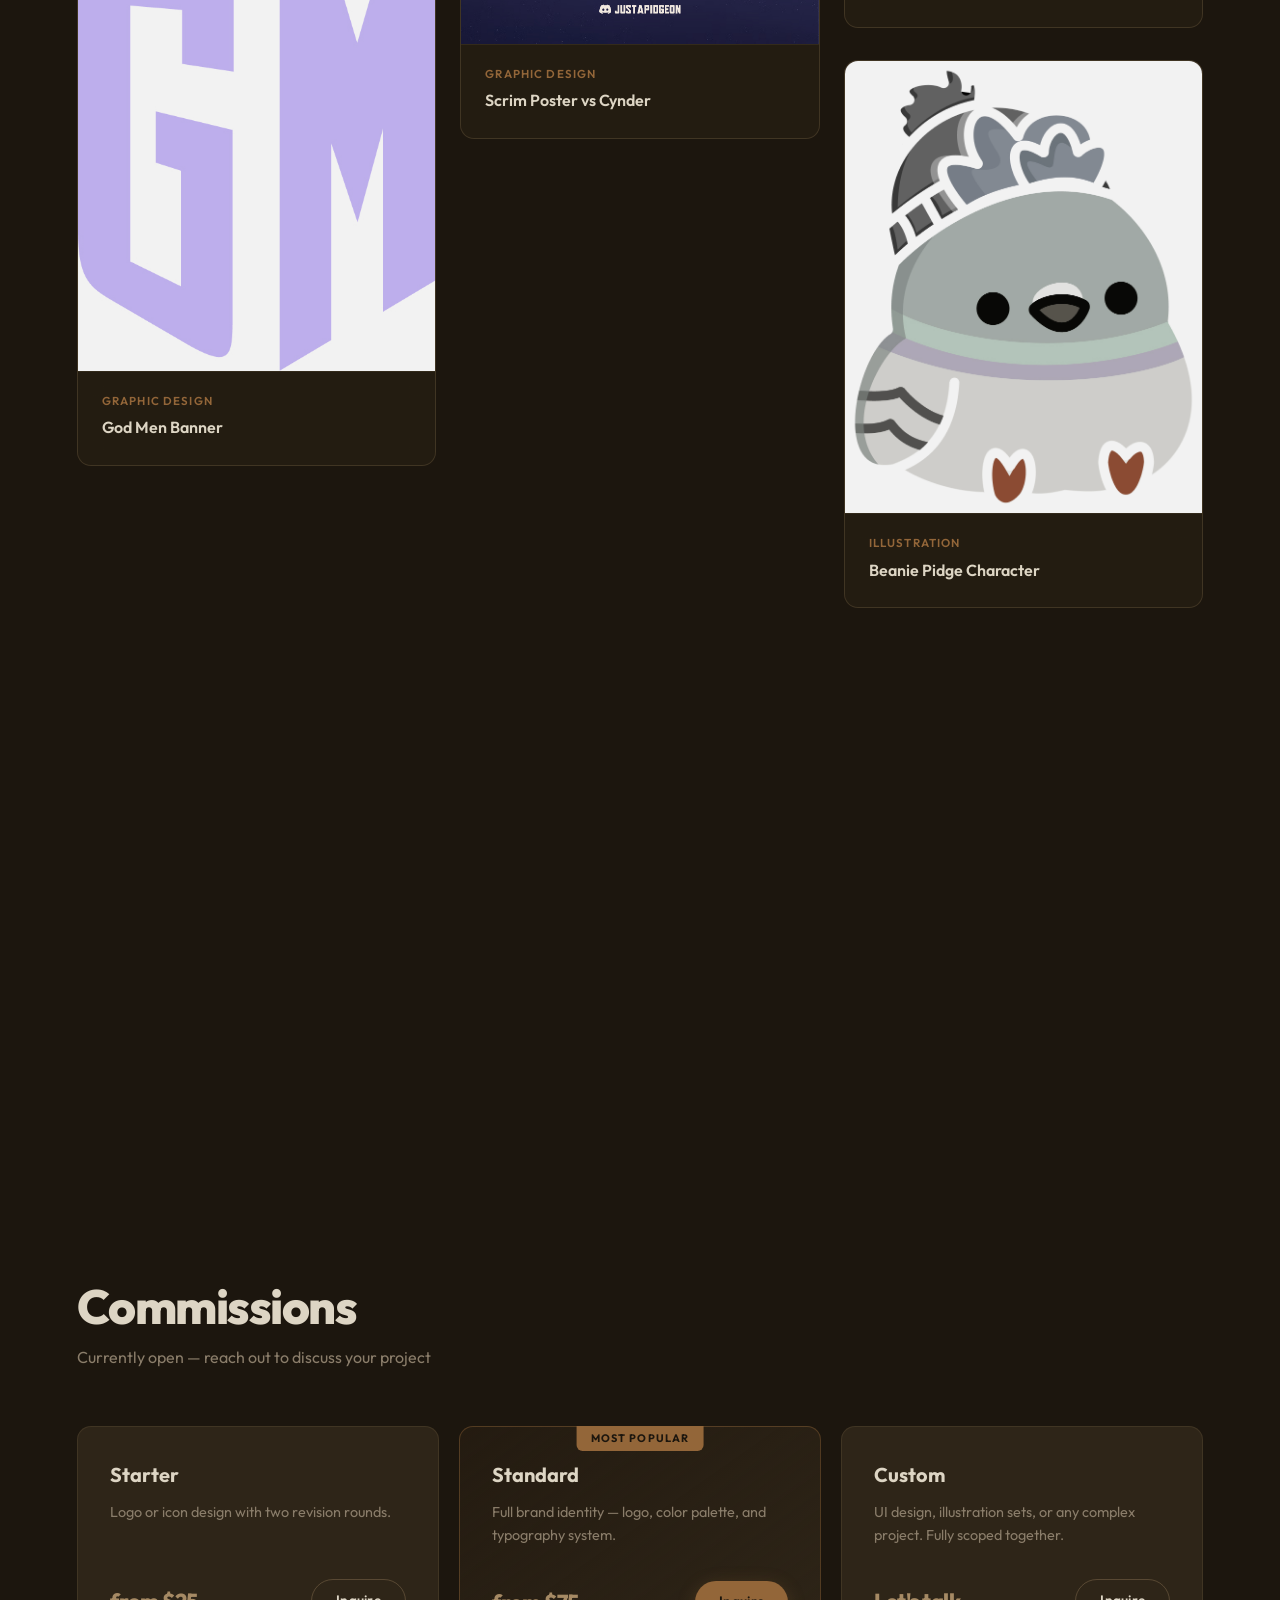
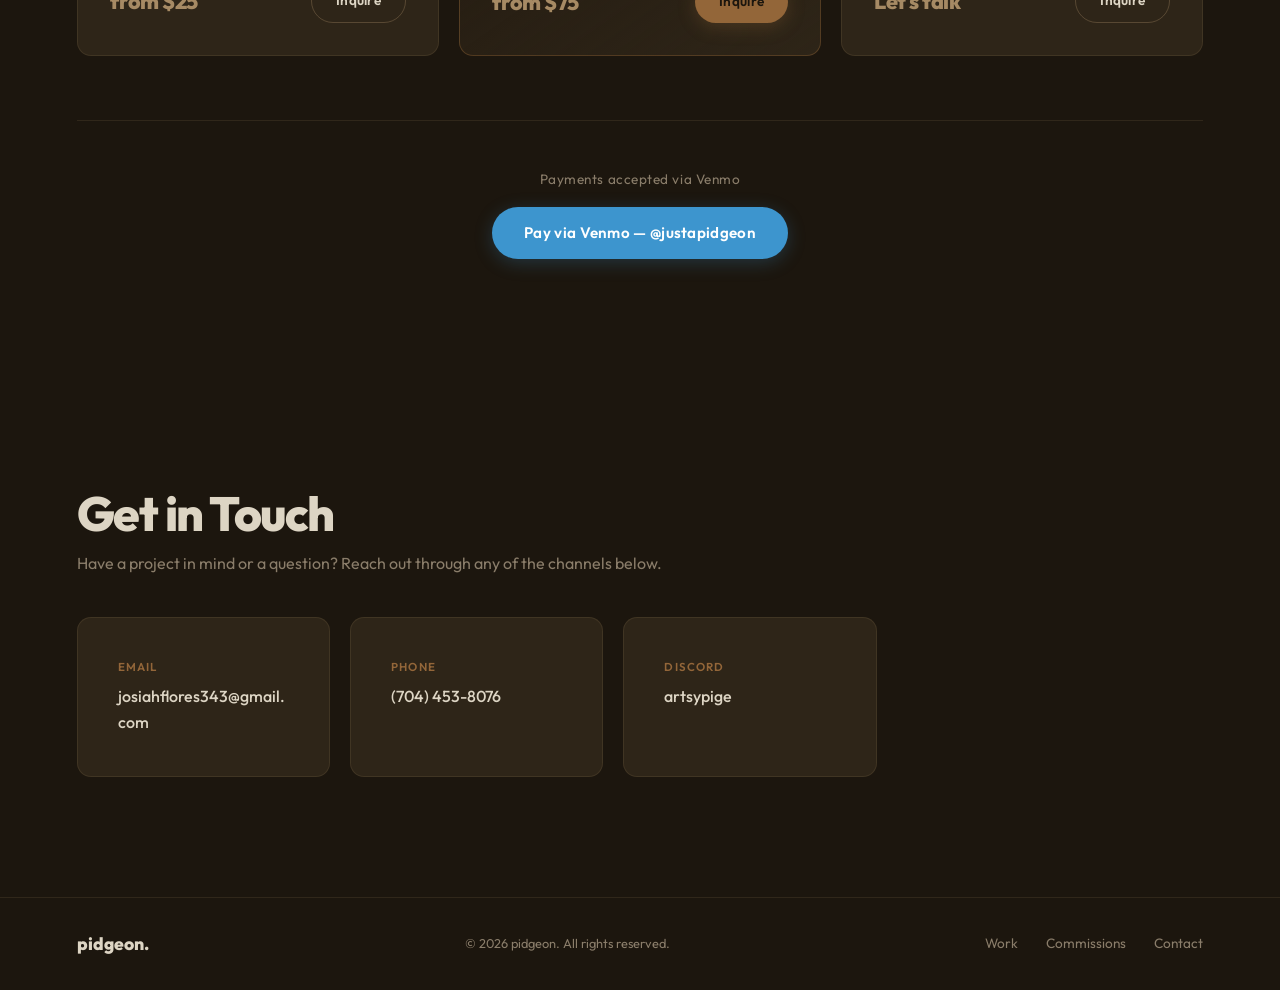
==== commit 2bdcb454: "Update layout and styling for portfolio header" ====
--- a/index.html
+++ b/index.html
@@ -34,18 +34,13 @@
     <main>
         <!-- HERO -->
         <section id="hero" class="hero">
-            <div class="hero-layout fade-in">
-                <div class="hero-text">
-                    <span class="hero-pre">Freelance Visual / Graphic / UI Designer</span>
-                    <h1 class="hero-title">Design that <span class="italic">speaks for itself.</span></h1>
-                    <p class="hero-sub">I create identities, interfaces, and visuals that are built to be remembered.</p>
-                    <div class="hero-btns">
-                        <a href="#work" class="btn btn-primary">View My Work</a>
-                        <a href="#contact" class="btn btn-secondary">Start a Project</a>
-                    </div>
-                </div>
-                <div class="hero-image">
-                    <img src="assets/hero-pidgeon.png" alt="pidgeon mascot" class="hero-pidgeon">
+            <div class="hero-text fade-in">
+                <span class="hero-pre">Freelance Visual / Graphic / UI Designer</span>
+                <h1 class="hero-title">Design that<br><span class="italic">speaks for itself.</span></h1>
+                <p class="hero-sub">I create identities, interfaces, and visuals that are built to be remembered.</p>
+                <div class="hero-btns">
+                    <a href="#work" class="btn btn-primary">View My Work</a>
+                    <a href="#contact" class="btn btn-secondary">Start a Project</a>
                 </div>
             </div>
         </section>
--- a/style.css
+++ b/style.css
@@ -152,41 +152,16 @@
 /* ---- HERO ---- */
 .hero {
     position: relative;
+    align-items: flex-start;
     justify-content: center;
     padding-top: 120px;
     min-height: 100vh;
     overflow: hidden;
 }
 
-.hero-layout {
-    display: flex;
-    align-items: center;
-    justify-content: space-between;
-    width: 100%;
-    gap: 2rem;
-}
-
 .hero-text {
-    flex: 0 0 auto;
-    max-width: 560px;
+    max-width: 620px;
     z-index: 1;
-}
-
-.hero-image {
-    flex: 0 0 auto;
-    display: flex;
-    align-items: center;
-    justify-content: flex-end;
-    z-index: 1;
-}
-
-.hero-pidgeon {
-    width: clamp(300px, 38vw, 540px);
-    height: auto;
-    opacity: 0.9;
-    filter: drop-shadow(0 20px 60px rgba(0, 0, 0, 0.5));
-    user-select: none;
-    pointer-events: none;
 }
 
 /* Aliases for both old and new class names */
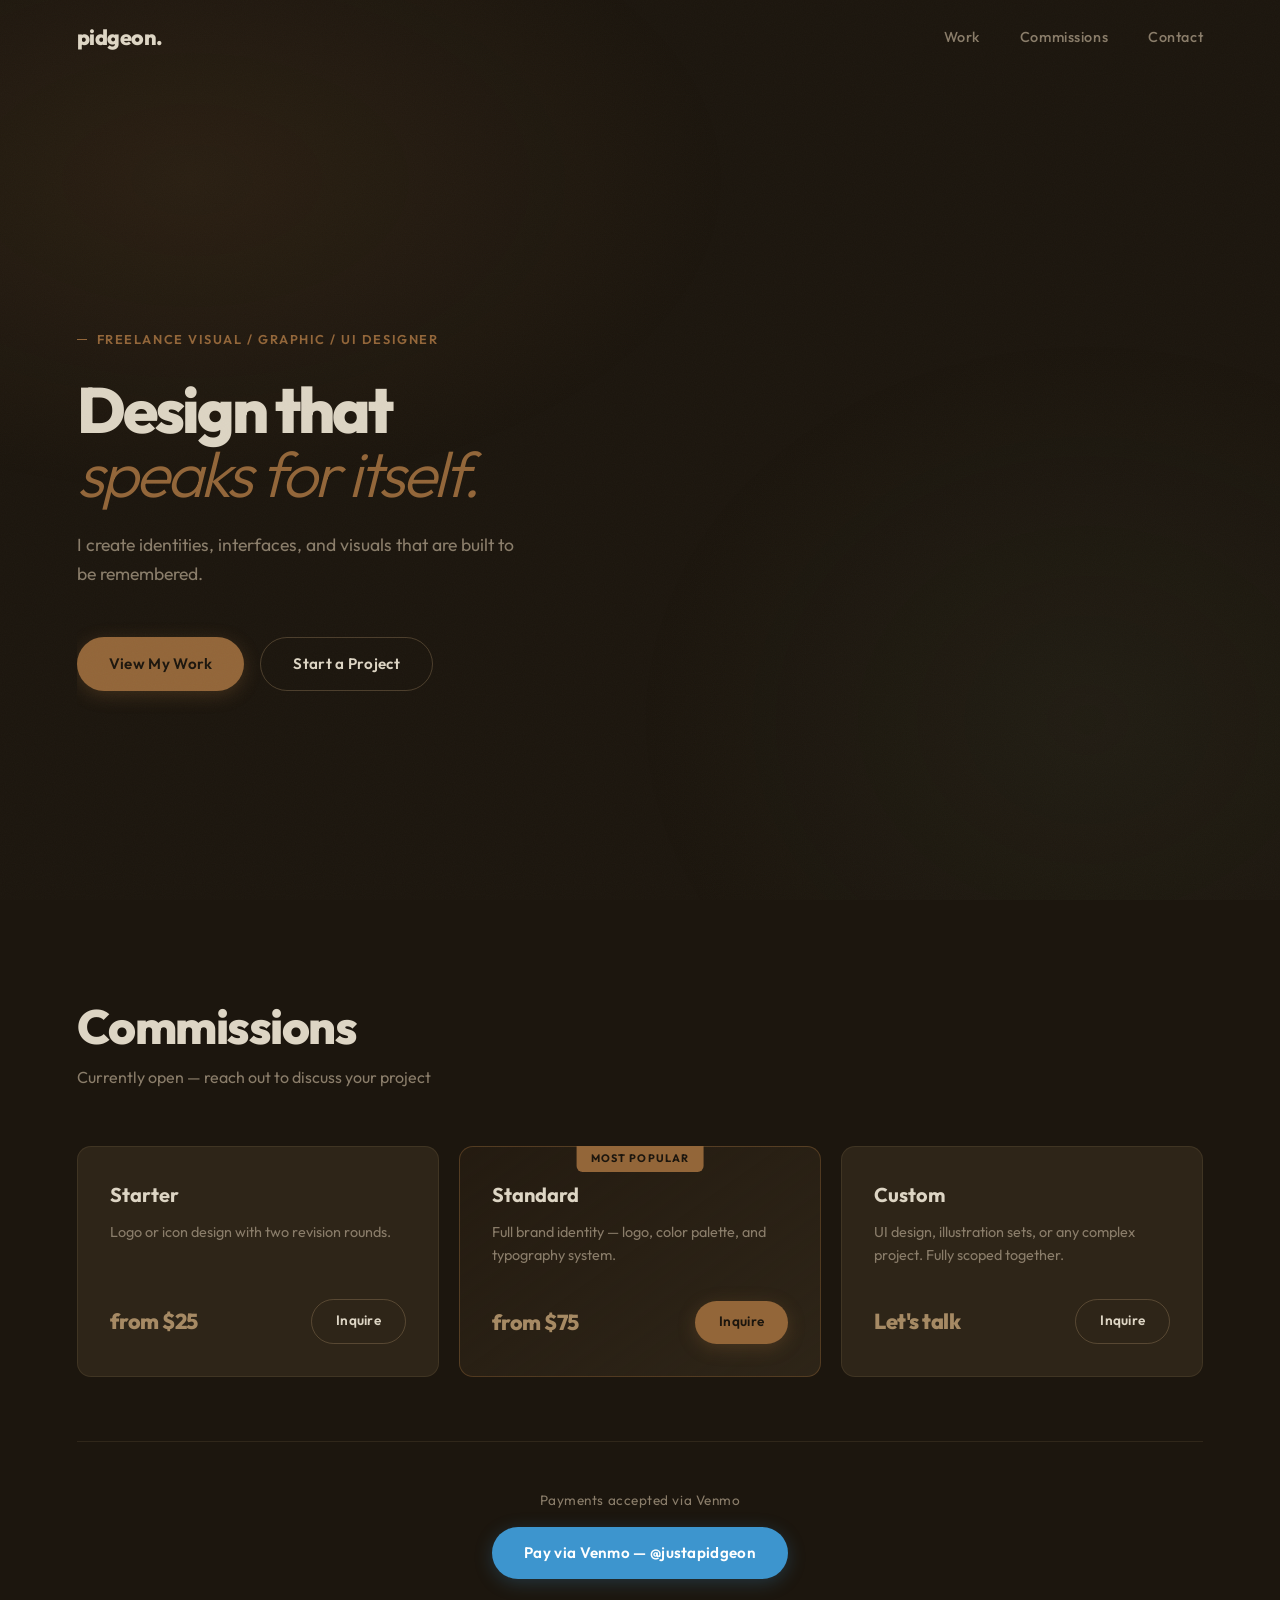
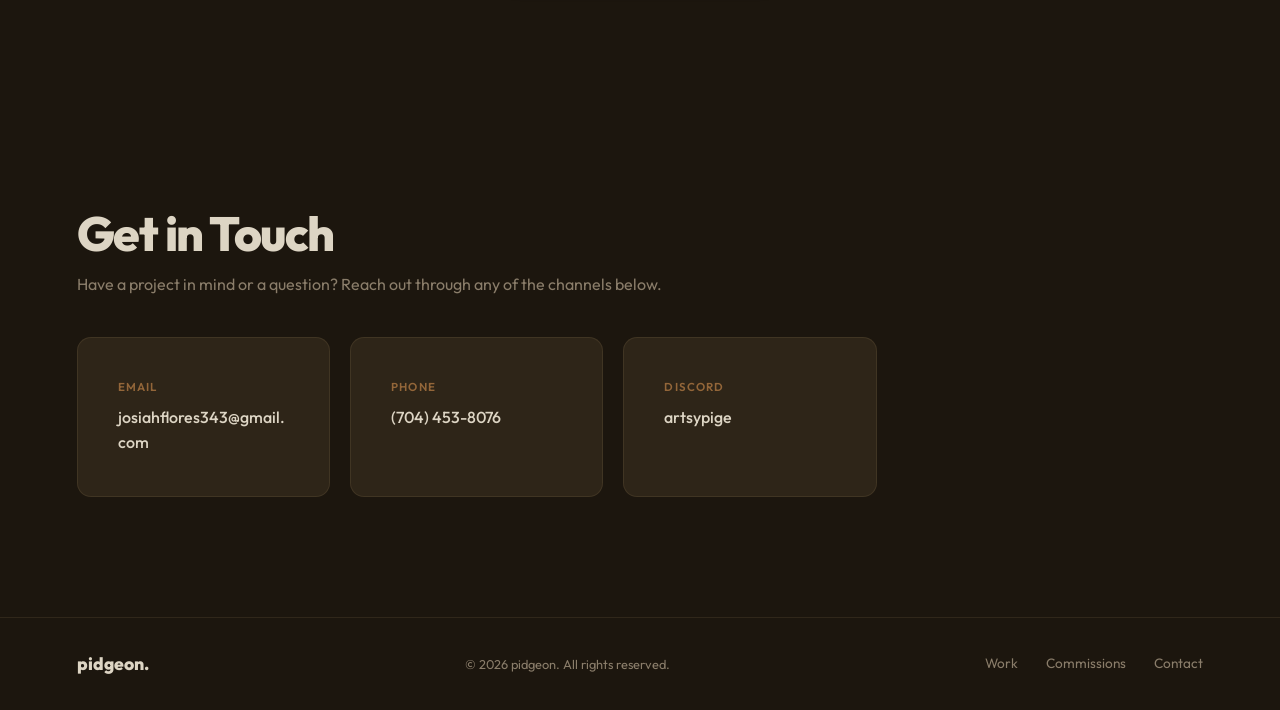
==== commit a04f3d42: "Updated the Pecking Order prices" ====
--- a/index.html
+++ b/index.html
@@ -17,7 +17,7 @@
     <nav class="navbar" id="navbar">
         <a href="#hero" class="logo">pidgeon.</a>
         <ul class="nav-links">
-            <li><a href="#work">Work</a></li>
+            <li><a href="work.html">Work</a></li>
             <li><a href="#commission">Commissions</a></li>
             <li><a href="#contact">Contact</a></li>
         </ul>
@@ -26,7 +26,7 @@
         </button>
     </nav>
     <div class="mobile-menu" id="mobileMenu">
-        <a href="#work" class="mobile-link">Work</a>
+        <a href="work.html" class="mobile-link">Work</a>
         <a href="#commission" class="mobile-link">Commissions</a>
         <a href="#contact" class="mobile-link">Contact</a>
     </div>
@@ -39,23 +39,13 @@
                 <h1 class="hero-title">Design that<br><span class="italic">speaks for itself.</span></h1>
                 <p class="hero-sub">I create identities, interfaces, and visuals that are built to be remembered.</p>
                 <div class="hero-btns">
-                    <a href="#work" class="btn btn-primary">View My Work</a>
+                    <a href="work.html" class="btn btn-primary">View My Work</a>
                     <a href="#contact" class="btn btn-secondary">Start a Project</a>
                 </div>
             </div>
         </section>
 
-        <!-- WORK GALLERY -->
-        <section id="work" class="work">
-            <div class="section-header fade-in">
-                <h2 class="section-title">Selected Work</h2>
-                <p class="section-sub">A curated selection of recent projects</p>
-            </div>
-            <!-- Default seeded items — admin-added items from localStorage are appended by JS -->
-            <div class="gallery" id="gallery">
-                <!-- Items will be injected here via JS (localStorage or future data) -->
-            </div>
-        </section>
+
 
         <!-- COMMISSIONS -->
         <section id="commission" class="commission">
@@ -130,7 +120,7 @@
             <a href="#hero" class="footer-logo">pidgeon.</a>
             <p class="footer-copy">&copy; 2026 pidgeon. All rights reserved.</p>
             <nav class="footer-nav">
-                <a href="#work">Work</a>
+                <a href="work.html">Work</a>
                 <a href="#commission">Commissions</a>
                 <a href="#contact">Contact</a>
             </nav>
--- a/style.css
+++ b/style.css
@@ -90,7 +90,15 @@
     letter-spacing: 0.04em;
     transition: color 0.2s;
 }
-.nav-links a:hover { color: var(--text); }
+.nav-links a:hover, .nav-links a.active { color: var(--text); }
+.nav-links a.active { position: relative; }
+.nav-links a.active::after {
+    content: '';
+    position: absolute;
+    bottom: -4px; left: 0;
+    width: 100%; height: 1px;
+    background: var(--accent);
+}
 
 /* Mobile toggle */
 .menu-toggle {
@@ -568,9 +576,44 @@
 @media (max-width: 768px) {
     .nav-links { display: none; }
     .menu-toggle { display: flex; }
-    .gallery { columns: 1; }
+    .gallery { columns: 2; gap: 0.75rem; }
+    .gallery-item { margin-bottom: 0.75rem; }
     .tiers { grid-template-columns: 1fr; }
     .hero-title { letter-spacing: -1.5px; }
     .contact-grid { grid-template-columns: 1fr; }
     .watermark { bottom: 1rem; right: 1rem; font-size: 1rem; }
 }
+
+/* Very small phones — single column */
+@media (max-width: 420px) {
+    .gallery { columns: 1; }
+}
+
+/* ---- WORK PAGE SPECIFIC ---- */
+.work-page-header {
+    padding-top: 160px !important;
+    padding-bottom: 60px !important;
+    min-height: auto !important;
+}
+.back-link {
+    display: inline-flex;
+    align-items: center;
+    gap: 0.5rem;
+    color: var(--muted);
+    text-decoration: none;
+    font-size: 0.9rem;
+    font-weight: 500;
+    margin-bottom: 2.5rem;
+    transition: color 0.2s;
+}
+.back-link:hover {
+    color: var(--accent-light);
+}
+.back-link svg {
+    width: 18px;
+    height: 18px;
+    transition: transform 0.2s;
+}
+.back-link:hover svg {
+    transform: translateX(-4px);
+}
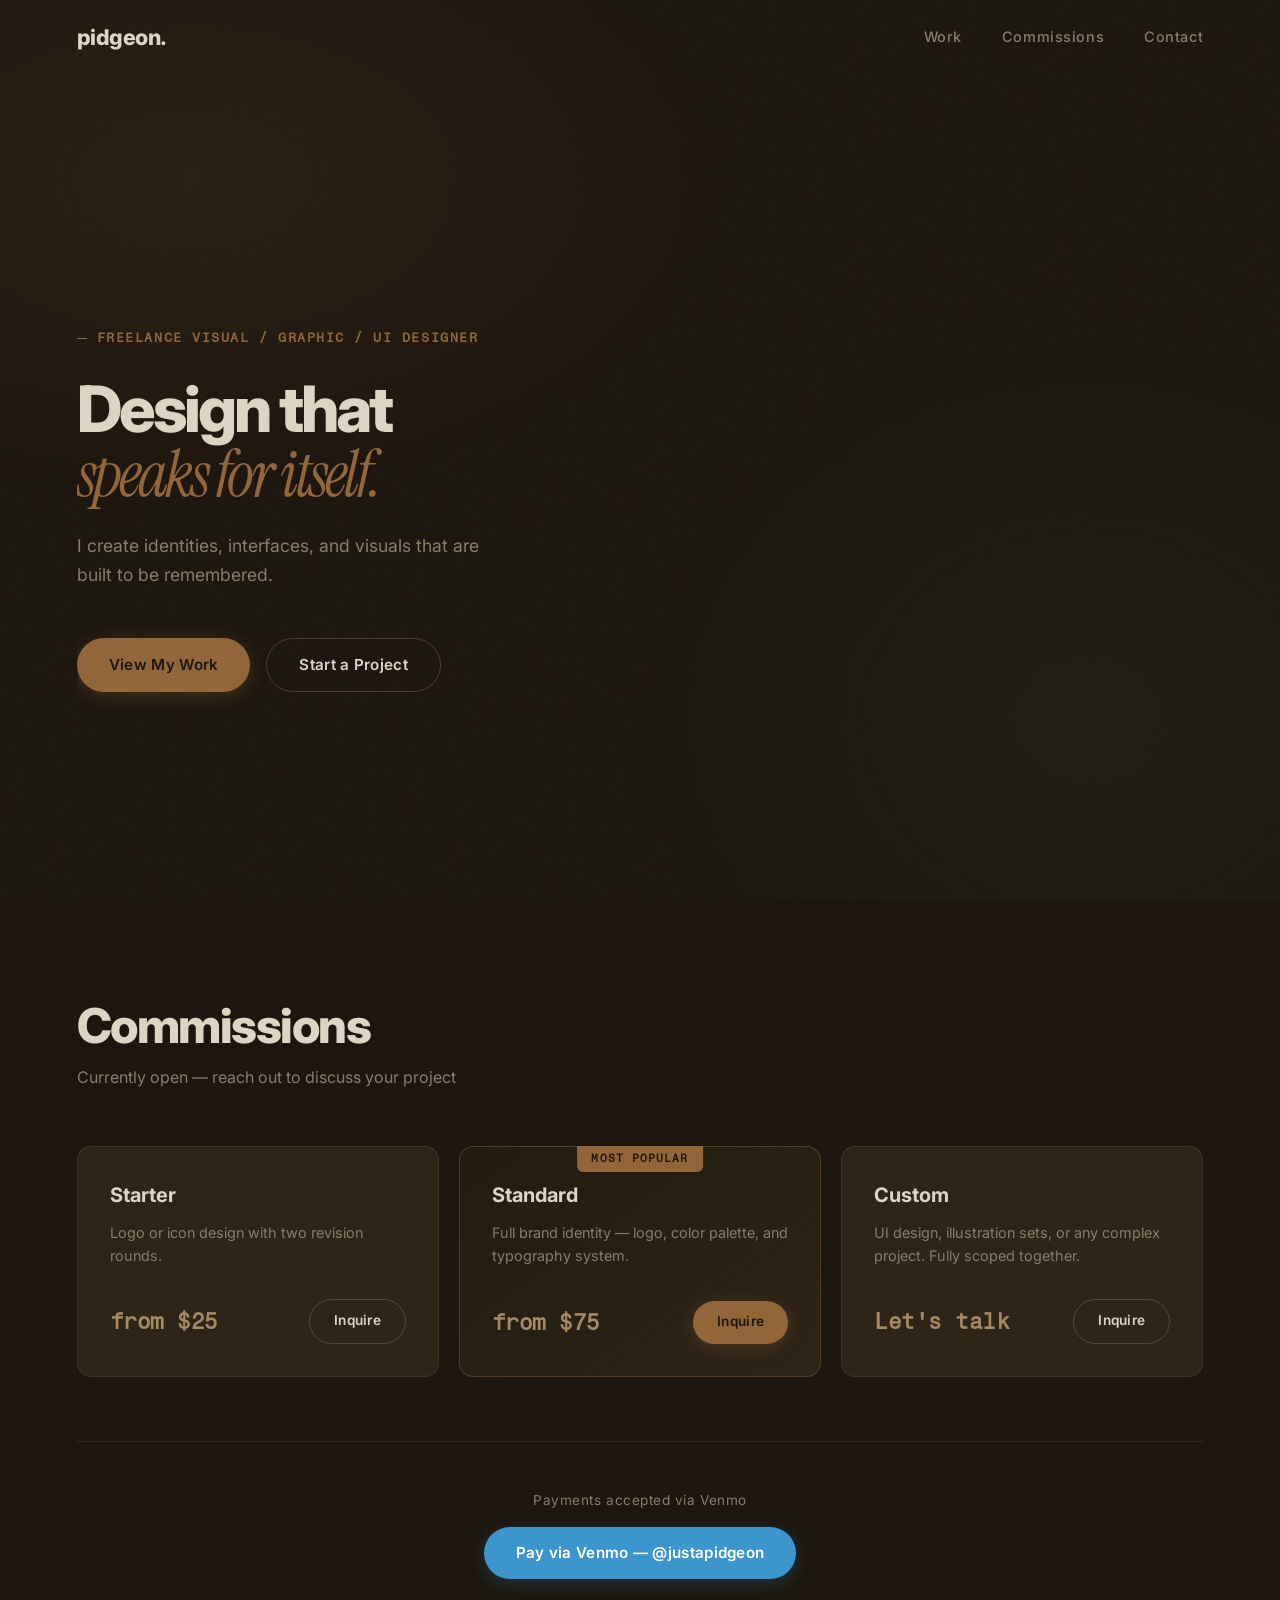
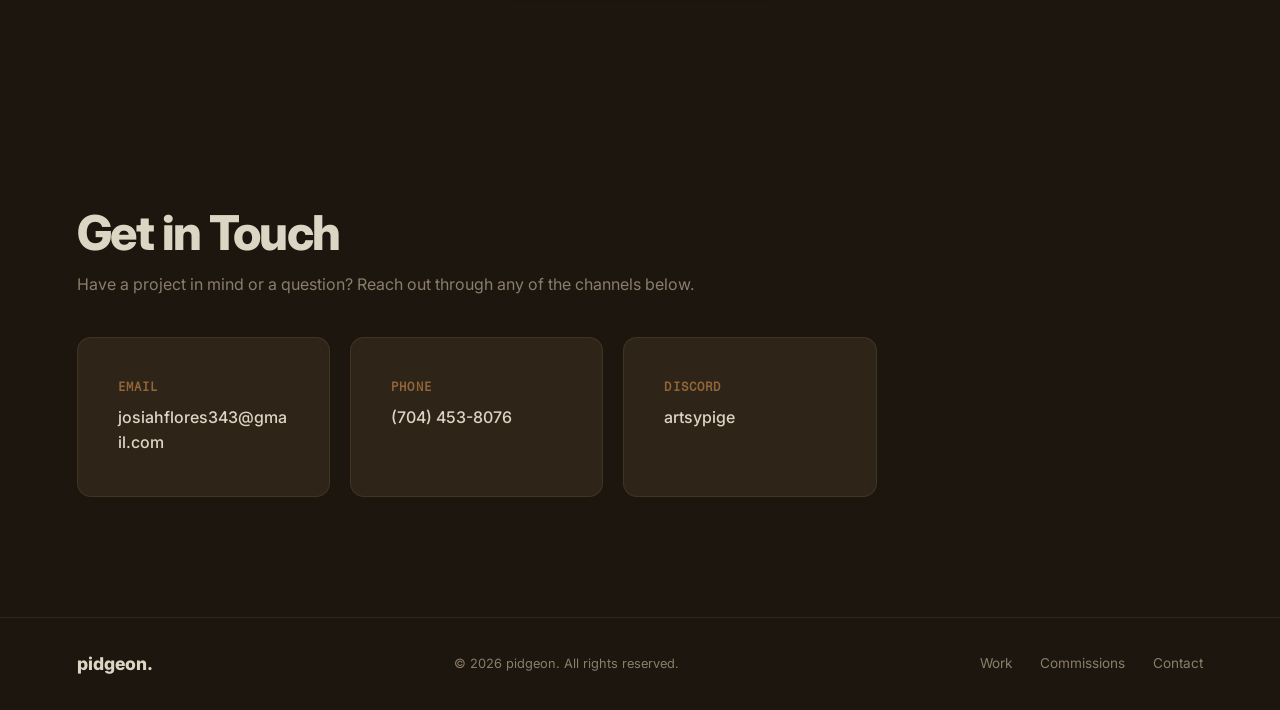
==== commit 5c52878f: "Updated" ====
--- a/index.html
+++ b/index.html
@@ -5,7 +5,7 @@
     <meta name="viewport" content="width=device-width, initial-scale=1.0">
     <title>pidgeon — Visual Designer</title>
     <meta name="description" content="Freelance Visual, Graphic and UI Designer — open for commissions. Let's build something together.">
-    <link href="https://fonts.googleapis.com/css2?family=Outfit:wght@300;400;500;600;800&display=swap" rel="stylesheet">
+    <link href="https://fonts.googleapis.com/css2?family=Fragment+Mono&family=Instrument+Serif:ital,wght@0,400;1,400&family=Inter:wght@300;400;500;600;700;800;900&display=swap" rel="stylesheet">
     <link rel="stylesheet" href="style.css">
 </head>
 <body>
@@ -132,6 +132,11 @@
         <div class="lightbox-content">
             <img id="lightbox-img" src="" alt="Full size view">
             <span class="watermark">pidgeon.</span>
+            <div class="lightbox-nav">
+                <button class="lightbox-prev" id="lightboxPrev" aria-label="Previous image">&lsaquo;</button>
+                <div class="lightbox-counter" id="lightboxCounter"></div>
+                <button class="lightbox-next" id="lightboxNext" aria-label="Next image">&rsaquo;</button>
+            </div>
             <button class="lightbox-close" id="lightboxClose" aria-label="Close lightbox">&times;</button>
         </div>
     </div>
--- a/style.css
+++ b/style.css
@@ -20,8 +20,13 @@
 *, *::before, *::after { margin:0; padding:0; box-sizing:border-box; }
 html { scroll-behavior: smooth; }
 
+::selection {
+    color: #F00000;
+    background: #E6FF00;
+}
+
 body {
-    font-family: 'Outfit', sans-serif;
+    font-family: 'Inter', sans-serif;
     background-color: var(--bg);
     color: var(--text);
     overflow-x: hidden;
@@ -174,6 +179,7 @@
 
 /* Aliases for both old and new class names */
 .eyebrow, .hero-pre {
+    font-family: 'Fragment Mono', monospace;
     font-size: 0.8rem;
     font-weight: 600;
     letter-spacing: 0.12em;
@@ -201,9 +207,10 @@
     margin-bottom: 1.5rem;
 }
 .ink-text, .italic {
+    font-family: 'Instrument Serif', serif;
     color: var(--accent);
     font-style: italic;
-    font-weight: 300;
+    font-weight: 400;
 }
 
 .hero-sub {
@@ -221,7 +228,7 @@
     align-items: center;
     padding: 0.85rem 2rem;
     border-radius: 50px;
-    font-family: 'Outfit', sans-serif;
+    font-family: 'Inter', sans-serif;
     font-weight: 600;
     font-size: 0.95rem;
     text-decoration: none;
@@ -267,6 +274,43 @@
 
 /* ---- GALLERY ---- */
 .work { padding-top: 120px; padding-bottom: 80px; min-height: auto; }
+
+/* ---- FILTERS ---- */
+.filter-container {
+    display: flex;
+    gap: 1rem;
+    margin-bottom: 3.5rem;
+    flex-wrap: wrap;
+}
+
+.filter-btn {
+    background: var(--surface);
+    border: 1px solid var(--border);
+    color: var(--muted);
+    padding: 0.6rem 1.4rem;
+    border-radius: 50px;
+    font-family: inherit;
+    font-size: 0.85rem;
+    font-weight: 500;
+    cursor: pointer;
+    transition: all 0.3s cubic-bezier(0.2, 1, 0.3, 1);
+    backdrop-filter: blur(10px);
+    -webkit-backdrop-filter: blur(10px);
+}
+
+.filter-btn:hover {
+    border-color: var(--border-hover);
+    color: var(--text);
+    transform: translateY(-2px);
+}
+
+.filter-btn.active {
+    background: var(--accent);
+    color: #1C160E;
+    border-color: var(--accent);
+    font-weight: 600;
+}
+
 
 .gallery {
     columns: 3 320px;
@@ -296,6 +340,7 @@
     width: 100%;
     overflow: hidden;
     background: var(--bg-2);
+    position: relative;
 }
 .gallery-img-wrap img {
     width: 100%;
@@ -312,6 +357,35 @@
     filter: brightness(1) saturate(1);
 }
 
+.album-badge {
+    position: absolute;
+    top: 1rem;
+    right: 1rem;
+    background: rgba(28, 22, 14, 0.75);
+    backdrop-filter: blur(8px);
+    -webkit-backdrop-filter: blur(8px);
+    color: var(--accent-light);
+    padding: 0.35rem 0.75rem;
+    border-radius: 50px;
+    font-family: 'Fragment Mono', monospace;
+    font-size: 0.7rem;
+    font-weight: 600;
+    letter-spacing: 0.05em;
+    border: 1px solid rgba(166, 138, 100, 0.2);
+    display: flex;
+    align-items: center;
+    gap: 0.4rem;
+    pointer-events: none;
+    z-index: 2;
+}
+.album-badge::before {
+    content: '';
+    display: inline-block;
+    width: 14px;
+    height: 14px;
+    background: url('data:image/svg+xml;utf8,<svg viewBox="0 0 24 24" fill="none" stroke="%23A68A64" stroke-width="2.5" stroke-linecap="round" stroke-linejoin="round"><rect x="3" y="3" width="18" height="18" rx="2" ry="2"></rect><rect x="7" y="7" width="3" height="3"></rect><rect x="14" y="7" width="3" height="3"></rect><rect x="7" y="14" width="3" height="3"></rect><rect x="14" y="14" width="3" height="3"></rect></svg>') center/contain no-repeat;
+}
+
 .gallery-info {
     padding: 1.25rem 1.5rem 1.5rem;
     display: flex;
@@ -323,6 +397,7 @@
     border-top: 1px solid rgba(166, 138, 100, 0.12);
 }
 .gallery-cat {
+    font-family: 'Fragment Mono', monospace;
     font-size: 0.72rem;
     font-weight: 600;
     letter-spacing: 0.1em;
@@ -367,6 +442,7 @@
     transform: translateX(-50%);
     background: var(--accent);
     color: #1C160E;
+    font-family: 'Fragment Mono', monospace;
     font-size: 0.68rem;
     font-weight: 700;
     letter-spacing: 0.1em;
@@ -393,6 +469,7 @@
     gap: 0.75rem;
 }
 .price {
+    font-family: 'Fragment Mono', monospace;
     font-size: 1.35rem;
     font-weight: 800;
     color: var(--accent-light);
@@ -460,6 +537,7 @@
     transform: translateY(-2px);
 }
 .contact-label {
+    font-family: 'Fragment Mono', monospace;
     font-size: 0.72rem;
     font-weight: 600;
     letter-spacing: 0.1em;
@@ -553,10 +631,10 @@
     color: #fff;
     font-weight: 800;
     font-size: 1.25rem;
-    opacity: 0.4;
+    opacity: 0.75;
     letter-spacing: -0.5px;
     pointer-events: none;
-    text-shadow: 0 2px 4px rgba(0,0,0,0.5);
+    mix-blend-mode: difference;
 }
 
 .lightbox-close {
@@ -571,6 +649,51 @@
     transition: color 0.2s;
 }
 .lightbox-close:hover { color: var(--accent); }
+
+.lightbox-nav {
+    display: none;
+    position: absolute;
+    bottom: -4rem;
+    left: 50%;
+    transform: translateX(-50%);
+    align-items: center;
+    gap: 1.5rem;
+    background: rgba(28, 22, 14, 0.85);
+    padding: 0.4rem 1.25rem;
+    border-radius: 50px;
+    border: 1px solid rgba(166, 138, 100, 0.2);
+    backdrop-filter: blur(12px);
+    -webkit-backdrop-filter: blur(12px);
+}
+.lightbox.is-album .lightbox-nav {
+    display: flex;
+}
+.lightbox-prev, .lightbox-next {
+    background: none;
+    border: none;
+    color: var(--text);
+    font-size: 2rem;
+    cursor: pointer;
+    transition: color 0.2s, transform 0.2s;
+    padding: 0 0.5rem;
+    line-height: 1;
+    display: flex;
+    align-items: center;
+    justify-content: center;
+}
+.lightbox-prev:hover, .lightbox-next:hover {
+    color: var(--accent);
+    transform: scale(1.15);
+}
+.lightbox-counter {
+    font-family: 'Fragment Mono', monospace;
+    font-size: 0.85rem;
+    color: var(--muted);
+    font-weight: 500;
+    letter-spacing: 0.1em;
+    min-width: 3rem;
+    text-align: center;
+}
 
 /* ---- RESPONSIVE ---- */
 @media (max-width: 768px) {
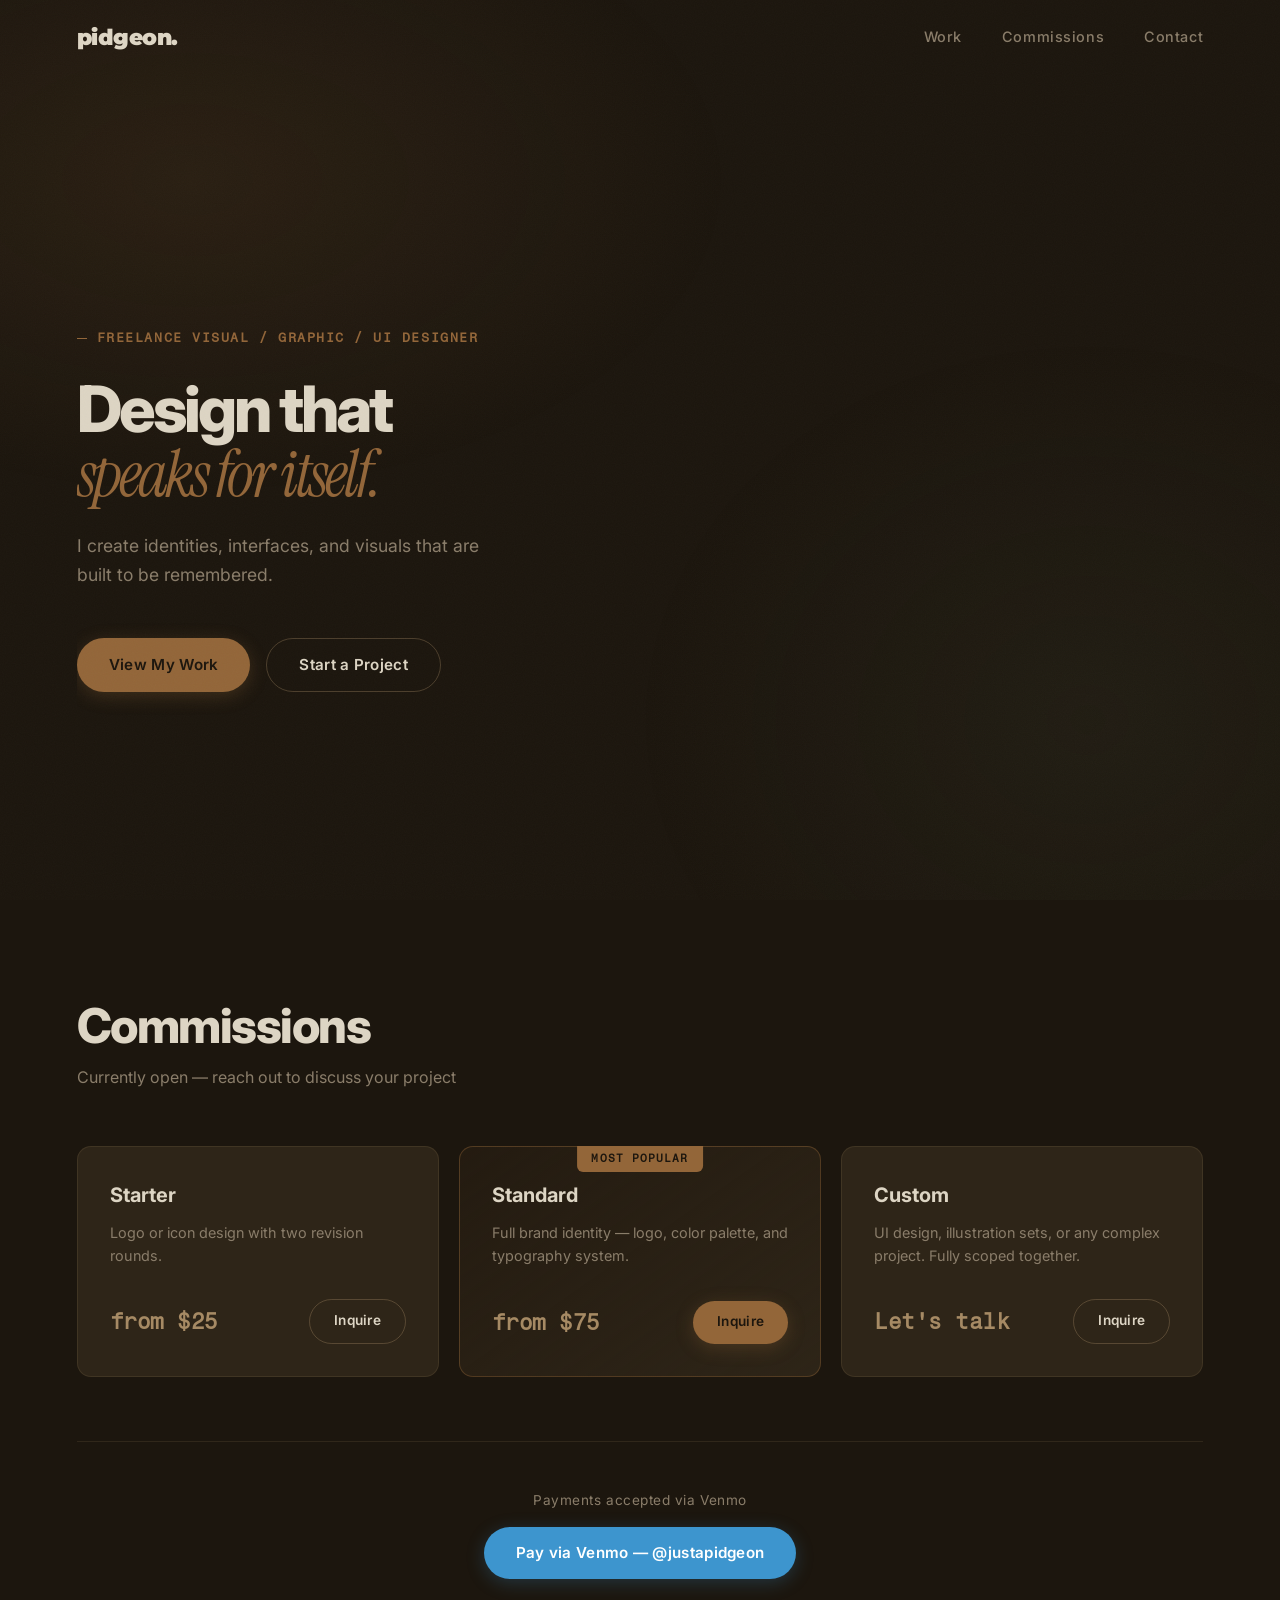
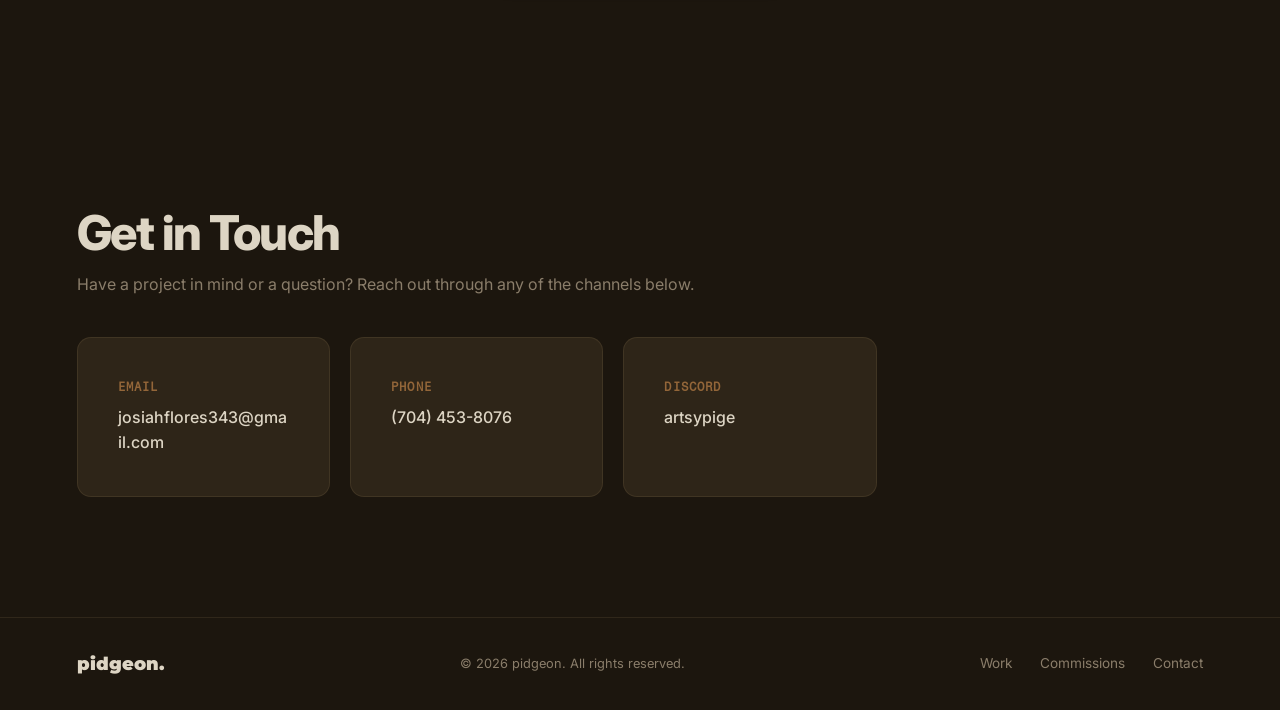
==== commit 1bff655b: "Updated" ====
--- a/index.html
+++ b/index.html
@@ -5,7 +5,7 @@
     <meta name="viewport" content="width=device-width, initial-scale=1.0">
     <title>pidgeon — Visual Designer</title>
     <meta name="description" content="Freelance Visual, Graphic and UI Designer — open for commissions. Let's build something together.">
-    <link href="https://fonts.googleapis.com/css2?family=Fragment+Mono&family=Instrument+Serif:ital,wght@0,400;1,400&family=Inter:wght@300;400;500;600;700;800;900&display=swap" rel="stylesheet">
+    <link href="https://fonts.googleapis.com/css2?family=Fragment+Mono&family=Instrument+Serif:ital,wght@0,400;1,400&family=Inter:wght@300;400;500;600;700;800;900&family=Montserrat:wght@900&display=swap" rel="stylesheet">
     <link rel="stylesheet" href="style.css">
 </head>
 <body>
--- a/style.css
+++ b/style.css
@@ -73,8 +73,9 @@
 }
 
 .logo {
+    font-family: 'Montserrat', sans-serif;
     font-size: 1.35rem;
-    font-weight: 800;
+    font-weight: 900;
     color: var(--text);
     text-decoration: none;
     letter-spacing: -0.5px;
@@ -275,7 +276,197 @@
 /* ---- GALLERY ---- */
 .work { padding-top: 120px; padding-bottom: 80px; min-height: auto; }
 
+/* ---- FEATURED PROJECTS ---- */
+.featured-projects {
+    display: flex;
+    flex-direction: column;
+    gap: 0;
+    margin-bottom: 6rem;
+}
+
+.featured-row {
+    display: grid;
+    grid-template-columns: 1fr 1fr;
+    gap: 0;
+    min-height: 520px;
+    border: 1px solid var(--border);
+    border-radius: var(--radius-lg);
+    overflow: hidden;
+    margin-bottom: 2rem;
+    background: var(--surface);
+    transition: border-color 0.4s;
+}
+
+.featured-row:hover {
+    border-color: var(--border-hover);
+}
+
+.featured-row--reversed {
+    direction: rtl;
+}
+.featured-row--reversed > * {
+    direction: ltr;
+}
+
+.featured-img-wrap {
+    position: relative;
+    overflow: hidden;
+    background: var(--bg-2);
+    cursor: pointer;
+}
+
+.featured-img-wrap img {
+    width: 100%;
+    height: 100%;
+    object-fit: cover;
+    display: block;
+    filter: brightness(0.9) saturate(0.85);
+    transition: transform 0.7s cubic-bezier(0.2,1,0.3,1), filter 0.5s;
+}
+
+.featured-row:hover .featured-img-wrap img {
+    transform: scale(1.04);
+    filter: brightness(1) saturate(1);
+}
+
+.featured-img-count {
+    position: absolute;
+    top: 1.25rem;
+    left: 1.25rem;
+    font-family: 'Fragment Mono', monospace;
+    font-size: 0.7rem;
+    letter-spacing: 0.08em;
+    color: var(--accent-light);
+    background: rgba(28, 22, 14, 0.8);
+    backdrop-filter: blur(8px);
+    -webkit-backdrop-filter: blur(8px);
+    border: 1px solid rgba(166, 138, 100, 0.2);
+    padding: 0.3rem 0.8rem;
+    border-radius: 50px;
+    pointer-events: none;
+}
+
+.featured-info {
+    padding: 3.5rem;
+    display: flex;
+    flex-direction: column;
+    justify-content: center;
+    gap: 1.25rem;
+    background: linear-gradient(135deg, var(--bg-2) 0%, var(--surface) 100%);
+    border-left: 1px solid var(--border);
+}
+
+.featured-row--reversed .featured-info {
+    border-left: none;
+    border-right: 1px solid var(--border);
+}
+
+.featured-meta {
+    display: flex;
+    align-items: center;
+    gap: 1rem;
+}
+
+.featured-index {
+    font-family: 'Fragment Mono', monospace;
+    font-size: 0.75rem;
+    color: var(--faint);
+    letter-spacing: 0.1em;
+}
+
+.featured-subtitle {
+    font-family: 'Fragment Mono', monospace;
+    font-size: 0.72rem;
+    letter-spacing: 0.12em;
+    text-transform: uppercase;
+    color: var(--accent);
+}
+
+.featured-title {
+    font-family: 'Inter', sans-serif;
+    font-size: clamp(2rem, 3vw, 3rem);
+    font-weight: 800;
+    letter-spacing: -2px;
+    line-height: 1.0;
+    color: var(--text);
+}
+
+.featured-title em {
+    font-family: 'Instrument Serif', serif;
+    font-weight: 400;
+    font-style: italic;
+    color: var(--accent);
+}
+
+.featured-desc {
+    font-size: 0.95rem;
+    color: var(--muted);
+    line-height: 1.7;
+    max-width: 420px;
+}
+
+.featured-tags {
+    display: flex;
+    flex-wrap: wrap;
+    gap: 0.5rem;
+}
+
+.featured-tag {
+    font-family: 'Fragment Mono', monospace;
+    font-size: 0.65rem;
+    letter-spacing: 0.08em;
+    text-transform: uppercase;
+    color: var(--muted);
+    border: 1px solid var(--border);
+    padding: 0.25rem 0.7rem;
+    border-radius: 50px;
+    transition: border-color 0.2s, color 0.2s;
+}
+
+.featured-row:hover .featured-tag {
+    border-color: var(--border-hover);
+    color: var(--text);
+}
+
+.featured-btn {
+    align-self: flex-start;
+    margin-top: 0.5rem;
+}
+
+/* ---- ARCHIVE DIVIDER ---- */
+.archive-header {
+    margin-bottom: 2.5rem;
+}
+
+.archive-header-inner {
+    display: flex;
+    align-items: center;
+    gap: 1.5rem;
+    margin-bottom: 0.6rem;
+}
+
+.archive-label {
+    font-family: 'Fragment Mono', monospace;
+    font-size: 0.72rem;
+    letter-spacing: 0.15em;
+    text-transform: uppercase;
+    color: var(--accent);
+    white-space: nowrap;
+}
+
+.archive-rule {
+    flex: 1;
+    height: 1px;
+    background: var(--border);
+}
+
+.archive-sub {
+    font-size: 0.85rem;
+    color: var(--muted);
+}
+
 /* ---- FILTERS ---- */
+
 .filter-container {
     display: flex;
     gap: 1rem;
@@ -568,8 +759,9 @@
     margin: 0 auto;
 }
 .footer-logo {
+    font-family: 'Montserrat', sans-serif;
     font-size: 1.1rem;
-    font-weight: 800;
+    font-weight: 900;
     color: var(--text);
     text-decoration: none;
 }
@@ -705,6 +897,30 @@
     .hero-title { letter-spacing: -1.5px; }
     .contact-grid { grid-template-columns: 1fr; }
     .watermark { bottom: 1rem; right: 1rem; font-size: 1rem; }
+
+    /* Featured rows stack on mobile */
+    .featured-row,
+    .featured-row--reversed {
+        grid-template-columns: 1fr;
+        direction: ltr;
+        min-height: auto;
+    }
+    .featured-img-wrap {
+        min-height: 280px;
+    }
+    .featured-info {
+        padding: 2rem;
+        border-left: none !important;
+        border-right: none !important;
+        border-top: 1px solid var(--border);
+    }
+    .featured-title {
+        font-size: 1.75rem;
+        letter-spacing: -1px;
+    }
+    .featured-projects {
+        margin-bottom: 3rem;
+    }
 }
 
 /* Very small phones — single column */
